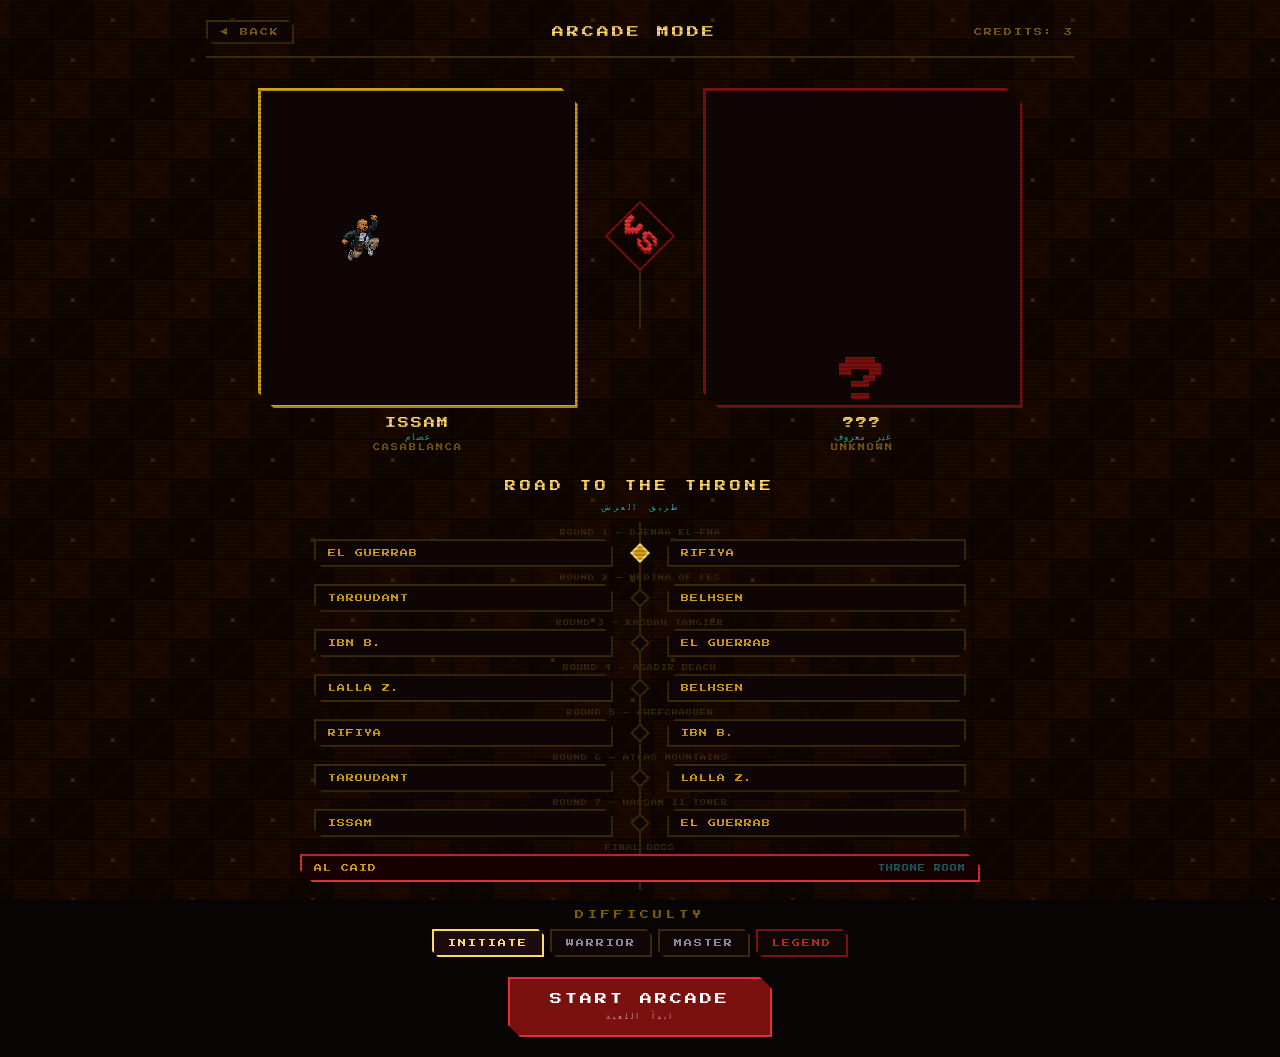
==== arcade.html @ bbd26b1e "first comit as usual" ====
<!DOCTYPE html>
<html lang="en">
<head>
  <meta charset="UTF-8" />
  <meta name="viewport" content="width=device-width, initial-scale=1.0" />
  <title>SOUK BRAWL — Arcade Mode</title>
  <link rel="preconnect" href="https://fonts.googleapis.com" />
  <link href="https://fonts.googleapis.com/css2?family=Press+Start+2P&display=swap" rel="stylesheet" />
  <link rel="stylesheet" href="css/style.css" />
<base target="_blank">
</head>
<body>

  <canvas id="bg-canvas"></canvas>

  <div id="screen-arcade" class="screen active">
    <div class="sub-wrap">

      <div class="sub-header">
        <a href="index.html" class="back-btn">&#9664; BACK</a>
        <div class="sub-title">ARCADE MODE</div>
        <div class="sub-coins">CREDITS: <span id="credits">3</span></div>
      </div>

      <!-- Player Character Panel (1254x1254 ratio) -->
      <div class="arcade-hero-section">
        <div class="arcade-hero-card">
          <div class="arcade-hero-frame">
            <img id="arcade-hero-img" src="assets/characters/issam/idle.png" alt="ISSAM" />
          </div>
          <div class="arcade-hero-info">
            <div class="ah-name">ISSAM</div>
            <div class="ah-name-ar">عصام</div>
            <div class="ah-origin">CASABLANCA</div>
          </div>
        </div>

        <div class="arcade-vs-divider">
          <div class="vs-diamond">VS</div>
          <div class="vs-line"></div>
        </div>

        <div class="arcade-opponent-card" id="arcade-opponent">
          <div class="arcade-opponent-frame">
            <div class="opponent-silhouette">?</div>
          </div>
          <div class="arcade-opponent-info">
            <div class="ah-name">???</div>
            <div class="ah-name-ar">غير معروف</div>
            <div class="ah-origin">UNKNOWN</div>
          </div>
        </div>
      </div>

      <div class="arcade-ladder">
        <div class="ladder-title">ROAD TO THE THRONE</div>
        <div class="ladder-subtitle">طريق العرش</div>

        <div class="ladder-track">
          <div class="ladder-spine"></div>
          <div class="rounds-list" id="rounds-list"></div>
        </div>
      </div>

      <div class="diff-row">
        <div class="diff-label">DIFFICULTY</div>
        <div class="diff-options">
          <button class="diff-btn active" data-diff="easy">INITIATE</button>
          <button class="diff-btn" data-diff="normal">WARRIOR</button>
          <button class="diff-btn" data-diff="hard">MASTER</button>
          <button class="diff-btn" data-diff="legend">LEGEND</button>
        </div>
      </div>

      <button class="start-btn" id="start-arcade">
        START ARCADE
        <span class="start-sub">ابدأ اللعبة</span>
      </button>

    </div>
  </div>

  <script src="js/main.js"></script>
</body>
</html>
---- css/style.css ----
*, *::before, *::after { box-sizing: border-box; margin: 0; padding: 0; }

/* ── Root tokens ── */
:root {
  --gold:       #D4A017;
  --gold-l:     #FFD966;
  --gold-d:     #7A5C0E;
  --gold-dim:   #3A2A08;
  --crimson:    #7A1010;
  --crimson-l:  #B02828;
  --crimson-ll: #E03030;
  --teal:       #1A6060;
  --teal-l:     #2AAFAF;
  --deep:       #080404;
  --panel:      #100606;
  --panel-l:    #1C0C0C;
  --border:     #2E1A06;
  --silver:     #8888A0;
  --pixel:      4px;
  --font:       'Press Start 2P', monospace;
  --scanline:   rgba(0,0,0,0.18);
  --panel-ratio: 1;  /* 1254/1254 = 1:1 square */
}

/* ── Base ── */
html, body {
  width: 100%; min-height: 100vh;
  background: var(--deep);
  color: var(--gold);
  font-family: var(--font);
  font-size: 8px;
  image-rendering: pixelated;
  image-rendering: crisp-edges;
  overflow-x: hidden;
}

/* ── Scanline overlay (CRT feel) ── */
body::after {
  content: '';
  position: fixed; inset: 0; pointer-events: none; z-index: 9999;
  background: repeating-linear-gradient(
    to bottom,
    transparent 0px, transparent 2px,
    var(--scanline) 2px, var(--scanline) 4px
  );
}

/* ── Screen switching ── */
.screen { 
  display: none; 
  min-height: 100vh; 
  position: relative; 
  width: 100%; 
}
.screen.active { 
  display: flex; 
  flex-direction: column; 
  align-items: center; 
}

/* ════════════════════════════════════════════
   ANIMATED BACKGROUND CANVAS
   Scrolling zellige tile pattern
════════════════════════════════════════════ */
#bg-canvas {
  position: fixed; inset: 0;
  width: 100%; height: 100%;
  z-index: 0; pointer-events: none;
}

/* ════════════════════════════════════════════
   MAIN MENU SCREEN
════════════════════════════════════════════ */
.main-wrap {
  position: relative; z-index: 2;
  display: flex; flex-direction: column; align-items: center;
  width: 100%; max-width: 900px;
  padding: 24px 16px 16px;
  gap: 0;
}

/* ── Title ── */
.title-block { 
  text-align: center; 
  margin-bottom: 20px; 
}

.title-eyebrow {
  font-size: 7px;
  color: var(--gold-d);
  letter-spacing: 3px;
  margin-bottom: 10px;
}

.title-logo {
  display: flex; align-items: baseline; justify-content: center;
  gap: 12px; line-height: 1;
}

.logo-souk {
  font-size: 42px;
  color: var(--gold-l);
  text-shadow:
    4px 4px 0 var(--gold-d),
    8px 8px 0 #1A0800;
  letter-spacing: 4px;
}

.logo-brawl {
  font-size: 42px;
  color: var(--crimson-ll);
  text-shadow:
    4px 4px 0 var(--crimson),
    8px 8px 0 #1A0000;
  letter-spacing: 4px;
}

.title-sub {
  font-size: 10px;
  color: var(--teal-l);
  letter-spacing: 6px;
  margin-top: 8px;
}

/* ── Hero Showcase (Single Character, 1254×1254 ratio) ── */
.hero-showcase {
  position: relative;
  width: 100%;
  max-width: 380px;
  aspect-ratio: 1 / 1;
  margin-bottom: 24px;
}

@media (min-width: 768px) {
  .hero-showcase {
    max-width: 420px;
  }
}

.hero-stage {
  position: relative;
  width: 100%; height: 100%;
  background: var(--panel);
  border: 3px solid var(--gold-dim);
  display: flex;
  flex-direction: column;
  align-items: center;
  justify-content: flex-end;
  overflow: hidden;
  clip-path: polygon(
    0 0, calc(100% - 20px) 0, 100% 20px,
    100% 100%, 20px 100%, 0 calc(100% - 20px)
  );
}

.hero-shadow {
  position: absolute;
  bottom: 60px; left: 50%;
  transform: translateX(-50%);
  width: 120px; height: 20px;
  background: rgba(0,0,0,0.5);
  border-radius: 50%;
  filter: blur(4px);
}

.hero-sprite-wrap {
  position: relative;
  width: 90%; height: 80%;
  display: flex;
  align-items: flex-end;
  justify-content: center;
  z-index: 2;
}

.hero-sprite-wrap img {
  width: 100%; height: 100%;
  object-fit: contain;
  object-position: bottom center;
  image-rendering: pixelated;
  image-rendering: crisp-edges;
}

.hero-name-plate {
  position: absolute;
  bottom: 0; left: 0; right: 0;
  background: rgba(8, 4, 4, 0.85);
  border-top: 2px solid var(--gold-dim);
  padding: 12px 8px;
  text-align: center;
  z-index: 3;
}

.hero-name {
  font-size: 14px;
  color: var(--gold-l);
  letter-spacing: 3px;
  margin-bottom: 4px;
}

.hero-name-ar {
  font-size: 10px;
  color: var(--teal-l);
  letter-spacing: 2px;
  margin-bottom: 4px;
}

.hero-origin {
  font-size: 7px;
  color: var(--gold-d);
  letter-spacing: 2px;
}

/* Stage decorative corners */
.stage-corner {
  position: absolute;
  width: 24px; height: 24px;
  border: 2px solid var(--gold-dim);
  z-index: 4;
  pointer-events: none;
}
.stage-corner.tl { top: 8px; left: 8px; border-right: 0; border-bottom: 0; }
.stage-corner.tr { top: 8px; right: 8px; border-left: 0; border-bottom: 0; }
.stage-corner.bl { bottom: 8px; left: 8px; border-right: 0; border-top: 0; }
.stage-corner.br { bottom: 8px; right: 8px; border-left: 0; border-top: 0; }

/* ── Nav ── */
.menu-nav {
  display: flex; flex-direction: column; gap: 2px;
  width: 100%; max-width: 380px;
  margin-bottom: 24px;
}

.menu-item {
  background: var(--panel);
  border: 2px solid transparent;
  border-left: 2px solid var(--gold-dim);
  cursor: pointer;
  display: flex; align-items: center; gap: 10px;
  padding: 10px 16px;
  font-family: var(--font);
  font-size: 10px;
  color: var(--silver);
  text-align: left;
  text-decoration: none;
  transition: background 0.05s, border-color 0.05s, color 0.05s;
  position: relative;
}

.menu-item .item-cursor { color: transparent; font-size: 8px; transition: color 0.05s; }
.menu-item .item-text { flex: 1; }

.menu-item .item-tag {
  font-size: 7px; color: var(--teal); letter-spacing: 1px;
}

.menu-item.active, .menu-item:hover {
  background: var(--panel-l);
  border-left-color: var(--gold-l);
  color: var(--gold-l);
}

.menu-item.active .item-cursor,
.menu-item:hover .item-cursor {
  color: var(--gold-l);
}

/* ── Bottom bar ── */
.bottom-bar {
  display: flex; align-items: center; justify-content: space-between;
  width: 100%; max-width: 500px;
  padding: 10px 0;
  border-top: 1px solid var(--gold-dim);
}

.key-hint { 
  font-size: 7px; 
  color: var(--gold-d); 
  letter-spacing: 2px; 
  display: flex; 
  align-items: center; 
  gap: 6px; 
}

.key {
  display: inline-flex; align-items: center; justify-content: center;
  width: 20px; height: 20px;
  border: 2px solid var(--gold-d);
  font-size: 8px; color: var(--gold);
}

.insert-coin {
  font-size: 8px; color: var(--crimson-ll); letter-spacing: 3px;
  animation: blink 1s step-start infinite;
}

@keyframes blink { 50% { opacity: 0; } }


/* ════════════════════════════════════════════
   SUB-SCREENS SHARED COMPONENTS
════════════════════════════════════════════ */
.sub-wrap {
  display: flex; flex-direction: column; align-items: center;
  width: 100%; max-width: 900px;
  padding: 20px 16px;
  gap: 20px; position: relative; z-index: 2;
}

.sub-header {
  display: flex; align-items: center; justify-content: space-between;
  width: 100%;
  padding-bottom: 12px;
  border-bottom: 2px solid var(--gold-dim);
}

.sub-title {
  font-size: 12px; color: var(--gold-l); letter-spacing: 3px;
}

.sub-title-ar {
  font-size: 8px; color: var(--teal-l); letter-spacing: 2px;
}

.sub-coins { font-size: 8px; color: var(--gold-d); letter-spacing: 2px; }

.back-btn {
  background: var(--panel);
  border: 2px solid var(--gold-dim);
  color: var(--gold-d);
  font-family: var(--font); font-size: 8px; letter-spacing: 2px;
  cursor: pointer; padding: 6px 12px;
  text-decoration: none;
  transition: border-color 0.1s, color 0.1s;
  clip-path: polygon(0 0, calc(100% - 6px) 0, 100% 6px, 100% 100%, 6px 100%, 0 calc(100% - 6px));
}

.back-btn:hover { border-color: var(--gold-l); color: var(--gold-l); }

.start-btn {
  background: var(--crimson);
  border: 2px solid var(--crimson-ll);
  color: #fff;
  font-family: var(--font); font-size: 12px; letter-spacing: 3px;
  cursor: pointer; padding: 14px 40px;
  clip-path: polygon(0 0, calc(100% - 12px) 0, 100% 12px, 100% 100%, 12px 100%, 0 calc(100% - 12px));
  display: flex; flex-direction: column; align-items: center; gap: 6px;
  transition: background 0.1s, border-color 0.1s;
  text-transform: uppercase;
}

.start-btn:hover { background: var(--crimson-l); border-color: #FF5050; }

.start-sub { font-size: 8px; color: rgba(255,255,255,0.5); letter-spacing: 3px; }


/* ════════════════════════════════════════════
   ARCADE MODE SCREEN
════════════════════════════════════════════ */

/* Hero vs Opponent layout */
.arcade-hero-section {
  display: flex;
  align-items: center;
  justify-content: center;
  gap: 20px;
  width: 100%;
  max-width: 800px;
  padding: 10px 0;
}

.arcade-hero-card, .arcade-opponent-card {
  display: flex;
  flex-direction: column;
  align-items: center;
  gap: 10px;
  flex: 1;
}

.arcade-hero-frame, .arcade-opponent-frame {
  width: 100%;
  max-width: 320px;
  aspect-ratio: 1 / 1;
  background: var(--panel);
  border: 3px solid var(--gold);
  display: flex;
  align-items: flex-end;
  justify-content: center;
  overflow: hidden;
  clip-path: polygon(
    0 0, calc(100% - 16px) 0, 100% 16px,
    100% 100%, 16px 100%, 0 calc(100% - 16px)
  );
}

.arcade-hero-frame img, .arcade-opponent-frame img {
  width: 95%; height: 95%;
  object-fit: contain;
  object-position: bottom center;
  image-rendering: pixelated;
}

.arcade-opponent-frame {
  border-color: var(--crimson);
}

.arcade-hero-frame img, .arcade-opponent-frame img {
  width: 90%; height: 90%;
  object-fit: contain;
  object-position: bottom center;
  image-rendering: pixelated;
}

.opponent-silhouette {
  font-size: 48px;
  color: var(--crimson);
  text-shadow: 2px 2px 0 #1A0000;
}

.arcade-hero-info, .arcade-opponent-info {
  text-align: center;
}

.ah-name {
  font-size: 11px;
  color: var(--gold-l);
  letter-spacing: 2px;
}

.ah-name-ar {
  font-size: 9px;
  color: var(--teal-l);
  letter-spacing: 1px;
  margin: 2px 0;
}

.ah-origin {
  font-size: 7px;
  color: var(--gold-d);
  letter-spacing: 2px;
}

/* VS Divider */
.arcade-vs-divider {
  display: flex;
  flex-direction: column;
  align-items: center;
  gap: 8px;
}

.vs-diamond {
  font-size: 20px;
  color: var(--crimson-ll);
  text-shadow: 2px 2px 0 var(--crimson);
  letter-spacing: 2px;
  padding: 8px;
  border: 2px solid var(--crimson);
  transform: rotate(45deg);
  width: 50px; height: 50px;
  display: flex;
  align-items: center;
  justify-content: center;
}

.vs-line {
  width: 2px;
  height: 60px;
  background: var(--gold-dim);
}

/* Arcade Ladder */
.arcade-ladder { 
  width: 100%; 
  display: flex; 
  flex-direction: column; 
  align-items: center; 
  gap: 10px; 
}

.ladder-title { font-size: 11px; color: var(--gold-l); letter-spacing: 4px; }
.ladder-subtitle { font-size: 8px; color: var(--teal-l); letter-spacing: 3px; }

.ladder-track {
  width: 100%; max-width: 680px;
  position: relative; padding: 8px 0;
}

.ladder-spine {
  position: absolute;
  left: 50%; top: 0; bottom: 0;
  width: 2px; background: var(--gold-dim);
  transform: translateX(-50%);
}

.rounds-list {
  display: flex; flex-direction: column; gap: 8px;
  position: relative; z-index: 2;
}

.round-row {
  display: flex; align-items: center; justify-content: center;
  gap: 0; width: 100%;
}

.round-fighter {
  width: 44%; background: var(--panel);
  border: 2px solid var(--gold-dim);
  padding: 8px 12px;
  display: flex; align-items: center; gap: 8px;
  clip-path: polygon(0 0, calc(100% - 8px) 0, 100% 8px, 100% 100%, 8px 100%, 0 calc(100% - 8px));
  transition: border-color 0.1s;
}

.round-fighter.right {
  justify-content: flex-end;
  clip-path: polygon(8px 0, 100% 0, 100% calc(100% - 8px), calc(100% - 8px) 100%, 0 100%, 0 8px);
}

.round-fighter.won { border-color: var(--gold); background: #1A1000; }
.round-fighter.boss { border-color: var(--crimson-ll); }
.round-fighter.locked { opacity: 0.35; }

.rf-num { font-size: 7px; color: var(--gold-d); min-width: 14px; }
.rf-name { font-size: 8px; color: var(--gold); letter-spacing: 1px; flex: 1; }
.rf-loc { font-size: 7px; color: var(--teal); letter-spacing: 1px; }

.rf-sprite {
  width: 32px; height: 32px;
  image-rendering: pixelated;
  background: var(--panel-l);
  border: 1px solid var(--gold-dim);
  display: flex; align-items: center; justify-content: center;
  font-size: 6px; color: var(--gold-dim);
  flex-shrink: 0;
}

.round-node {
  width: 8%; display: flex; justify-content: center; align-items: center;
  z-index: 3;
}

.node-pip {
  width: 14px; height: 14px;
  border: 2px solid var(--gold-dim);
  background: var(--panel);
  transform: rotate(45deg);
  transition: border-color 0.1s, background 0.1s;
}

.round-row.active .node-pip {
  border-color: var(--gold-l);
  background: var(--gold);
  animation: pulse-pip 0.8s ease-in-out infinite alternate;
}

@keyframes pulse-pip {
  from { transform: rotate(45deg) scale(1); }
  to   { transform: rotate(45deg) scale(1.3); }
}

.round-row.won .node-pip { border-color: var(--gold); background: var(--gold); }

.round-row-wrap {
  display: flex; flex-direction: column; align-items: center; gap: 3px;
}

.round-label {
  font-size: 6px; color: var(--gold-dim); letter-spacing: 1px;
  text-align: center;
}

.round-row.final .round-fighter {
  width: 100%; justify-content: center;
  border-color: var(--crimson-ll);
  background: #1A0000;
  clip-path: polygon(0 0, calc(100% - 12px) 0, 100% 12px, 100% 100%, 12px 100%, 0 calc(100% - 12px));
}

/* Difficulty */
.diff-row {
  display: flex; flex-direction: column; align-items: center; gap: 10px;
  width: 100%;
}

.diff-label { font-size: 9px; color: var(--gold-d); letter-spacing: 4px; }

.diff-options { display: flex; gap: 6px; flex-wrap: wrap; justify-content: center; }

.diff-btn {
  background: var(--panel);
  border: 2px solid var(--gold-dim);
  color: var(--silver);
  font-family: var(--font); font-size: 8px; letter-spacing: 2px;
  cursor: pointer; padding: 8px 14px;
  clip-path: polygon(0 0, calc(100% - 6px) 0, 100% 6px, 100% 100%, 6px 100%, 0 calc(100% - 6px));
  transition: all 0.1s;
}

.diff-btn:hover { border-color: var(--gold); color: var(--gold); }
.diff-btn.active { border-color: var(--gold-l); background: var(--panel-l); color: var(--gold-l); }

.diff-btn[data-diff="legend"] { border-color: var(--crimson); color: var(--crimson-l); }
.diff-btn[data-diff="legend"].active { border-color: var(--crimson-ll); color: var(--crimson-ll); background: #1A0000; }


/* ════════════════════════════════════════════
   VERSUS MODE SCREEN
════════════════════════════════════════════ */
.versus-stage {
  display: flex;
  align-items: center;
  justify-content: center;
  gap: 24px;
  width: 100%;
  max-width: 900px;
  padding: 10px 0;
}

.vs-panel {
  display: flex;
  flex-direction: column;
  align-items: center;
  gap: 12px;
  flex: 1;
}

.vs-panel-frame {
  position: relative;
  width: 100%;
  max-width: 320px;
  aspect-ratio: 1 / 1;
  background: var(--panel);
  border: 3px solid var(--gold);
  overflow: hidden;
  clip-path: polygon(
    0 0, calc(100% - 20px) 0, 100% 20px,
    100% 100%, 20px 100%, 0 calc(100% - 20px)
  );
}

.p2-panel .vs-panel-frame {
  border-color: var(--teal-l);
}

.vs-panel-inner {
  width: 100%; height: 100%;
  display: flex;
  align-items: flex-end;
  justify-content: center;
  padding: 10px;
}

.vs-panel-inner img {
  width: 90%; height: 90%;
  object-fit: contain;
  object-position: bottom center;
  image-rendering: pixelated;
}

.panel-overlay {
  position: absolute;
  inset: 0;
  display: flex;
  flex-direction: column;
  align-items: center;
  justify-content: center;
  background: rgba(8, 4, 4, 0.7);
  gap: 8px;
}

.panel-overlay.hidden { display: none; }

.panel-label {
  font-size: 12px;
  color: var(--gold-l);
  letter-spacing: 3px;
}

.p2-panel .panel-label {
  color: var(--teal-l);
}

.panel-controls-hint {
  font-size: 8px;
  color: var(--gold-d);
  letter-spacing: 2px;
  animation: blink 1.5s step-start infinite;
}

.vs-panel-info {
  text-align: center;
}

.vp-name {
  font-size: 12px;
  color: var(--gold-l);
  letter-spacing: 2px;
}

.vp-name-ar {
  font-size: 9px;
  color: var(--teal-l);
  margin: 2px 0;
}

.vp-origin {
  font-size: 7px;
  color: var(--gold-d);
  letter-spacing: 2px;
}

.vp-wins {
  font-size: 8px;
  color: var(--silver);
  margin-top: 4px;
}

/* VS Center */
.vs-center {
  display: flex;
  flex-direction: column;
  align-items: center;
  gap: 12px;
  padding: 0 10px;
}

.vs-big-text {
  font-size: 36px;
  color: var(--crimson-ll);
  text-shadow: 3px 3px 0 var(--crimson), 6px 6px 0 #1A0000;
  letter-spacing: 4px;
}

.vs-decor {
  display: flex;
  flex-direction: column;
  gap: 4px;
  align-items: center;
}

.vs-diamond-top, .vs-diamond-bottom {
  width: 8px; height: 8px;
  background: var(--gold-dim);
  transform: rotate(45deg);
}

.vs-stage-select {
  text-align: center;
  margin-top: 8px;
}

.stage-label {
  font-size: 7px;
  color: var(--gold-d);
  letter-spacing: 2px;
  margin-bottom: 4px;
}

.stage-name {
  font-size: 9px;
  color: var(--gold-l);
  letter-spacing: 1px;
}

.stage-ar {
  font-size: 7px;
  color: var(--teal-l);
  letter-spacing: 1px;
}

/* Stage Carousel */
.stage-carousel {
  display: flex;
  align-items: center;
  gap: 10px;
  width: 100%;
  max-width: 600px;
}

.stage-arrow {
  background: var(--panel);
  border: 2px solid var(--gold-dim);
  color: var(--gold);
  font-family: var(--font);
  font-size: 10px;
  cursor: pointer;
  padding: 8px 10px;
  transition: border-color 0.1s;
}

.stage-arrow:hover { border-color: var(--gold-l); }

.stage-thumbs {
  display: flex;
  gap: 6px;
  flex: 1;
  overflow-x: auto;
  padding: 4px 0;
}

.stage-thumb {
  flex-shrink: 0;
  background: var(--panel);
  border: 2px solid var(--gold-dim);
  padding: 8px 12px;
  cursor: pointer;
  transition: border-color 0.1s;
  text-align: center;
}

.stage-thumb:hover, .stage-thumb.active {
  border-color: var(--gold-l);
  background: var(--panel-l);
}

.thumb-frame {
  font-size: 7px;
  color: var(--gold);
  letter-spacing: 1px;
}


/* ════════════════════════════════════════════
   STORY MODE SCREEN
════════════════════════════════════════════ */
.story-hero-banner {
  display: flex;
  align-items: center;
  gap: 20px;
  width: 100%;
  max-width: 800px;
  background: var(--panel);
  border: 2px solid var(--gold-dim);
  padding: 16px;
  clip-path: polygon(
    0 0, calc(100% - 16px) 0, 100% 16px,
    100% 100%, 16px 100%, 0 calc(100% - 16px)
  );
}

.story-hero-frame {
  position: relative;
  width: 160px;
  height: 160px;
  flex-shrink: 0;
  background: var(--panel-l);
  border: 2px solid var(--gold-dim);
  overflow: hidden;
  display: flex;
  align-items: flex-end;
  justify-content: center;
}

.story-hero-frame img {
  width: 90%; height: 90%;
  object-fit: contain;
  object-position: bottom center;
  image-rendering: pixelated;
}

.story-hero-vignette {
  position: absolute;
  inset: 0;
  background: radial-gradient(circle at center, transparent 40%, rgba(8,4,4,0.6) 100%);
  pointer-events: none;
}

.story-hero-text {
  flex: 1;
  display: flex;
  flex-direction: column;
  gap: 6px;
}

.sh-chapter {
  font-size: 8px;
  color: var(--gold-d);
  letter-spacing: 2px;
}

.sh-title {
  font-size: 14px;
  color: var(--gold-l);
  letter-spacing: 2px;
}

.sh-title-ar {
  font-size: 10px;
  color: var(--teal-l);
  letter-spacing: 1px;
}

.sh-desc {
  font-size: 8px;
  color: var(--silver);
  line-height: 1.6;
  margin-top: 4px;
}

/* Chapter Grid */
.chapter-grid {
  display: grid;
  grid-template-columns: repeat(3, 1fr);
  gap: 10px;
  width: 100%;
  max-width: 800px;
}

.chapter-card {
  background: var(--panel);
  border: 2px solid var(--gold-dim);
  padding: 14px 10px;
  display: flex;
  flex-direction: column;
  align-items: center;
  gap: 6px;
  cursor: pointer;
  transition: border-color 0.1s, background 0.1s;
  clip-path: polygon(0 0, calc(100% - 8px) 0, 100% 8px, 100% 100%, 8px 100%, 0 calc(100% - 8px));
}

.chapter-card:hover:not(.locked) {
  border-color: var(--gold);
  background: var(--panel-l);
}

.chapter-card.active {
  border-color: var(--gold-l);
  background: #1A1000;
}

.chapter-card.locked {
  opacity: 0.4;
  cursor: not-allowed;
}

.ch-num {
  font-size: 16px;
  color: var(--gold-d);
  letter-spacing: 2px;
}

.chapter-card.active .ch-num {
  color: var(--gold-l);
}

.ch-title {
  font-size: 9px;
  color: var(--gold);
  letter-spacing: 1px;
  text-align: center;
}

.ch-ar {
  font-size: 8px;
  color: var(--teal);
  letter-spacing: 1px;
}

.ch-loc {
  font-size: 7px;
  color: var(--gold-d);
  letter-spacing: 2px;
}

.ch-status {
  font-size: 7px;
  color: var(--teal-l);
  letter-spacing: 1px;
  margin-top: 4px;
}

.chapter-card.locked .ch-status {
  color: var(--crimson-l);
}


/* ════════════════════════════════════════════
   SURVIVAL MODE SCREEN
════════════════════════════════════════════ */
.survival-layout {
  display: flex;
  align-items: center;
  gap: 24px;
  width: 100%;
  max-width: 700px;
}

.survival-stats {
  display: flex;
  flex-direction: column;
  gap: 16px;
  flex: 1;
}

.stat-block {
  background: var(--panel);
  border: 2px solid var(--gold-dim);
  padding: 14px;
  text-align: center;
  clip-path: polygon(0 0, calc(100% - 8px) 0, 100% 8px, 100% 100%, 8px 100%, 0 calc(100% - 8px));
}

.stat-label {
  font-size: 7px;
  color: var(--gold-d);
  letter-spacing: 2px;
  margin-bottom: 8px;
}

.stat-value {
  font-size: 18px;
  color: var(--gold-l);
  letter-spacing: 3px;
}

.survival-hero {
  display: flex;
  flex-direction: column;
  align-items: center;
  gap: 10px;
  flex-shrink: 0;
}

.sv-hero-frame {
  width: 200px;
  height: 200px;
  background: var(--panel);
  border: 3px solid var(--crimson);
  display: flex;
  align-items: flex-end;
  justify-content: center;
  overflow: hidden;
  clip-path: polygon(
    0 0, calc(100% - 16px) 0, 100% 16px,
    100% 100%, 16px 100%, 0 calc(100% - 16px)
  );
}

.sv-hero-frame img {
  width: 90%; height: 90%;
  object-fit: contain;
  object-position: bottom center;
  image-rendering: pixelated;
}

.sv-name {
  font-size: 12px;
  color: var(--gold-l);
  letter-spacing: 2px;
}

.sv-name-ar {
  font-size: 9px;
  color: var(--teal-l);
}

/* Survival Rules */
.survival-rules {
  width: 100%;
  max-width: 600px;
  background: var(--panel);
  border: 2px solid var(--gold-dim);
  padding: 16px;
  clip-path: polygon(0 0, calc(100% - 12px) 0, 100% 12px, 100% 100%, 12px 100%, 0 calc(100% - 12px));
}

.rule-title {
  font-size: 10px;
  color: var(--gold-l);
  letter-spacing: 3px;
  margin-bottom: 12px;
  text-align: center;
}

.rule-list {
  display: flex;
  flex-direction: column;
  gap: 8px;
}

.rule-item {
  display: flex;
  align-items: center;
  gap: 10px;
  font-size: 8px;
  color: var(--silver);
}

.rule-bullet {
  color: var(--crimson-ll);
  font-size: 10px;
}


/* ════════════════════════════════════════════
   TRAINING MODE SCREEN
════════════════════════════════════════════ */
.training-layout {
  display: flex;
  align-items: flex-start;
  gap: 24px;
  width: 100%;
  max-width: 800px;
}

.training-hero {
  display: flex;
  flex-direction: column;
  align-items: center;
  gap: 10px;
  flex-shrink: 0;
}

.tr-hero-frame {
  width: 240px;
  height: 240px;
  background: var(--panel);
  border: 3px solid var(--teal);
  display: flex;
  align-items: flex-end;
  justify-content: center;
  overflow: hidden;
  clip-path: polygon(
    0 0, calc(100% - 16px) 0, 100% 16px,
    100% 100%, 16px 100%, 0 calc(100% - 16px)
  );
}

.tr-hero-frame img {
  width: 90%; height: 90%;
  object-fit: contain;
  object-position: bottom center;
  image-rendering: pixelated;
}

.tr-name {
  font-size: 12px;
  color: var(--gold-l);
  letter-spacing: 2px;
}

.tr-name-ar {
  font-size: 9px;
  color: var(--teal-l);
}

.tr-move-display {
  font-size: 10px;
  color: var(--crimson-ll);
  letter-spacing: 2px;
  margin-top: 4px;
  padding: 4px 12px;
  border: 1px solid var(--crimson);
  background: #1A0000;
}

/* Training Settings */
.training-settings {
  flex: 1;
  display: flex;
  flex-direction: column;
  gap: 16px;
}

.settings-group {
  background: var(--panel);
  border: 2px solid var(--gold-dim);
  padding: 12px;
  clip-path: polygon(0 0, calc(100% - 8px) 0, 100% 8px, 100% 100%, 8px 100%, 0 calc(100% - 8px));
}

.settings-label {
  font-size: 8px;
  color: var(--gold-l);
  letter-spacing: 3px;
  margin-bottom: 10px;
  padding-bottom: 6px;
  border-bottom: 1px solid var(--gold-dim);
}

.setting-row {
  display: flex;
  align-items: center;
  justify-content: space-between;
  padding: 6px 0;
  border-bottom: 1px solid rgba(46, 26, 6, 0.5);
}

.setting-row:last-child { border-bottom: none; }

.setting-name {
  font-size: 8px;
  color: var(--silver);
  letter-spacing: 1px;
}

.setting-options {
  display: flex;
  gap: 4px;
}

.set-btn {
  background: var(--panel-l);
  border: 1px solid var(--gold-dim);
  color: var(--silver);
  font-family: var(--font);
  font-size: 7px;
  cursor: pointer;
  padding: 4px 8px;
  transition: all 0.1s;
}

.set-btn:hover { border-color: var(--gold); color: var(--gold); }
.set-btn.active { 
  border-color: var(--gold-l); 
  background: #1A1000; 
  color: var(--gold-l); 
}

/* Command List */
.command-list {
  width: 100%;
  max-width: 600px;
  background: var(--panel);
  border: 2px solid var(--gold-dim);
  padding: 14px;
  clip-path: polygon(0 0, calc(100% - 12px) 0, 100% 12px, 100% 100%, 12px 100%, 0 calc(100% - 12px));
}

.cmd-title {
  font-size: 10px;
  color: var(--gold-l);
  letter-spacing: 3px;
  margin-bottom: 12px;
  text-align: center;
}

.cmd-grid {
  display: grid;
  grid-template-columns: repeat(2, 1fr);
  gap: 8px;
}

.cmd-item {
  display: flex;
  align-items: center;
  gap: 12px;
  background: var(--panel-l);
  border: 1px solid var(--gold-dim);
  padding: 8px 10px;
}

.cmd-input {
  font-size: 10px;
  color: var(--teal-l);
  letter-spacing: 1px;
  min-width: 70px;
}

.cmd-name {
  font-size: 8px;
  color: var(--gold);
  letter-spacing: 1px;
}


/* ════════════════════════════════════════════
   OPTIONS SCREEN
════════════════════════════════════════════ */
.options-grid {
  display: grid;
  grid-template-columns: repeat(2, 1fr);
  gap: 16px;
  width: 100%;
  max-width: 800px;
}

.opt-group {
  background: var(--panel);
  border: 2px solid var(--gold-dim);
  padding: 14px;
  clip-path: polygon(0 0, calc(100% - 10px) 0, 100% 10px, 100% 100%, 10px 100%, 0 calc(100% - 10px));
}

.opt-group-title {
  font-size: 9px;
  color: var(--gold-l);
  letter-spacing: 3px;
  margin-bottom: 12px;
  padding-bottom: 8px;
  border-bottom: 1px solid var(--gold-dim);
}

.opt-row {
  display: flex;
  align-items: center;
  justify-content: space-between;
  padding: 8px 0;
  border-bottom: 1px solid rgba(46, 26, 6, 0.4);
  gap: 12px;
}

.opt-row:last-child { border-bottom: none; }

.opt-label {
  font-size: 8px;
  color: var(--silver);
  letter-spacing: 1px;
  flex-shrink: 0;
}

.opt-value {
  display: flex;
  gap: 4px;
  flex-wrap: wrap;
  justify-content: flex-end;
}

.opt-btn {
  background: var(--panel-l);
  border: 1px solid var(--gold-dim);
  color: var(--silver);
  font-family: var(--font);
  font-size: 7px;
  cursor: pointer;
  padding: 4px 8px;
  transition: all 0.1s;
}

.opt-btn:hover { border-color: var(--gold); color: var(--gold); }
.opt-btn.active { 
  border-color: var(--gold-l); 
  background: #1A1000; 
  color: var(--gold-l); 
}

.opt-slider {
  display: flex;
  align-items: center;
  gap: 10px;
}

.opt-slider input[type="range"] {
  width: 80px;
  height: 4px;
  background: var(--gold-dim);
  outline: none;
  -webkit-appearance: none;
}

.opt-slider input[type="range"]::-webkit-slider-thumb {
  -webkit-appearance: none;
  width: 12px; height: 12px;
  background: var(--gold-l);
  cursor: pointer;
  border: 1px solid var(--gold-d);
}

.slider-val {
  font-size: 8px;
  color: var(--gold);
  min-width: 30px;
  text-align: right;
}

.options-footer {
  display: flex;
  gap: 16px;
  margin-top: 10px;
}

.opt-reset, .opt-save {
  background: var(--panel);
  border: 2px solid var(--gold-dim);
  color: var(--silver);
  font-family: var(--font);
  font-size: 8px;
  cursor: pointer;
  padding: 10px 24px;
  transition: all 0.1s;
  clip-path: polygon(0 0, calc(100% - 8px) 0, 100% 8px, 100% 100%, 8px 100%, 0 calc(100% - 8px));
}

.opt-reset:hover { border-color: var(--crimson); color: var(--crimson-l); }
.opt-save { 
  background: var(--crimson); 
  border-color: var(--crimson-ll); 
  color: #fff; 
}
.opt-save:hover { background: var(--crimson-l); border-color: #FF5050; }


/* ════════════════════════════════════════════
   UTILITY
════════════════════════════════════════════ */
.hidden { display: none !important; }

/* Pixel border corners (decorative) */
.corner-tl { 
  position: absolute; top: 4px; left: 4px; 
  width: 12px; height: 12px;
  border-top: 2px solid var(--gold-dim); 
  border-left: 2px solid var(--gold-dim); 
}
.corner-br { 
  position: absolute; bottom: 4px; right: 4px; 
  width: 12px; height: 12px;
  border-bottom: 2px solid var(--gold-dim); 
  border-right: 2px solid var(--gold-dim); 
}


/* ════════════════════════════════════════════
   RESPONSIVE
════════════════════════════════════════════ */
@media (max-width: 768px) {
  .logo-souk, .logo-brawl { font-size: 28px; }

  .versus-stage {
    flex-direction: column;
    gap: 16px;
  }

  .vs-panel-frame {
    max-width: 240px;
  }

  .arcade-hero-section {
    flex-direction: column;
    gap: 16px;
  }

  .story-hero-banner {
    flex-direction: column;
    align-items: center;
    text-align: center;
  }

  .chapter-grid {
    grid-template-columns: repeat(2, 1fr);
  }

  .survival-layout {
    flex-direction: column;
  }

  .training-layout {
    flex-direction: column;
    align-items: center;
  }

  .options-grid {
    grid-template-columns: 1fr;
  }

  .cmd-grid {
    grid-template-columns: 1fr;
  }
}

@media (max-width: 520px) {
  .logo-souk, .logo-brawl { font-size: 22px; }
  .hero-showcase { max-width: 280px; }
  .menu-item { font-size: 9px; }
  .chapter-grid { grid-template-columns: 1fr; }
  .stage-carousel { flex-direction: column; }
}
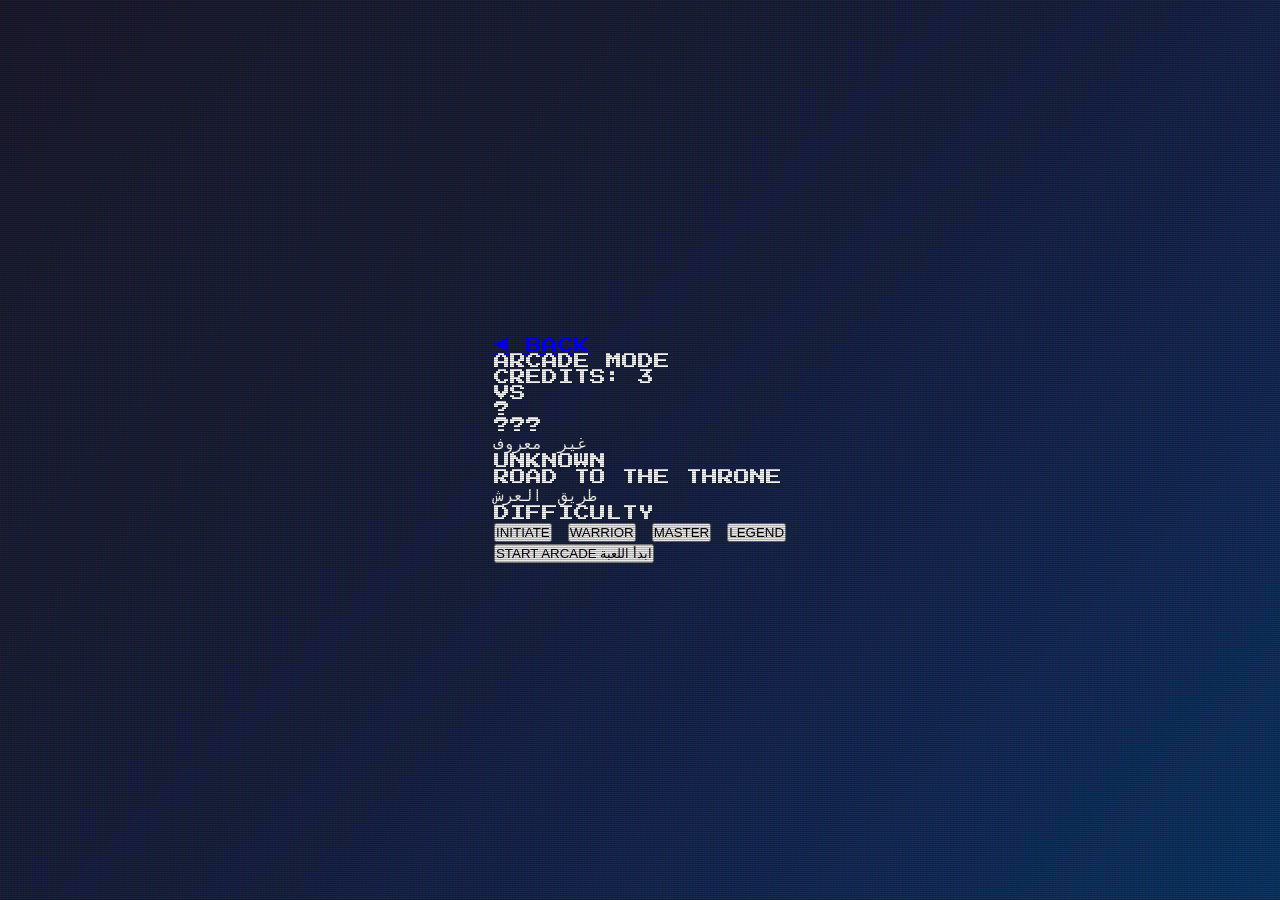
==== commit 19ea2d76: "...more debugging, aka fuck thrm ai's" ====
--- a/arcade.html
+++ b/arcade.html
@@ -24,17 +24,6 @@
 
       <!-- Player Character Panel (1254x1254 ratio) -->
       <div class="arcade-hero-section">
-        <div class="arcade-hero-card">
-          <div class="arcade-hero-frame">
-            <img id="arcade-hero-img" src="assets/characters/issam/idle.png" alt="ISSAM" />
-          </div>
-          <div class="arcade-hero-info">
-            <div class="ah-name">ISSAM</div>
-            <div class="ah-name-ar">عصام</div>
-            <div class="ah-origin">CASABLANCA</div>
-          </div>
-        </div>
-
         <div class="arcade-vs-divider">
           <div class="vs-diamond">VS</div>
           <div class="vs-line"></div>
@@ -80,6 +69,21 @@
     </div>
   </div>
 
-  <script src="js/main.js"></script>
+  <scrip src="js/main.js">
+      <script>
+    // Wait for the DOM to load
+    document.addEventListener('DOMContentLoaded', () => {
+      const startBtn = document.querySelector('.start-btn');
+      
+      if (startBtn) {
+        startBtn.addEventListener('click', () => {
+          // Here we could save the selected character/stage to localStorage first
+          // But for now, let's just get the damn game running!
+          window.location.href = 'fight.html';
+        });
+      }
+    });
+    
+  </script>
 </body>
 </html>
--- a/css/style.css
+++ b/css/style.css
@@ -1,1468 +1,137 @@
+/* ═══════════════════════════════════════════════════════════
+   SOUK BRAWL - Master Stylesheet
+═══════════════════════════════════════════════════════════ */
 
-*, *::before, *::after { box-sizing: border-box; margin: 0; padding: 0; }
-
-/* ── Root tokens ── */
-:root {
-  --gold:       #D4A017;
-  --gold-l:     #FFD966;
-  --gold-d:     #7A5C0E;
-  --gold-dim:   #3A2A08;
-  --crimson:    #7A1010;
-  --crimson-l:  #B02828;
-  --crimson-ll: #E03030;
-  --teal:       #1A6060;
-  --teal-l:     #2AAFAF;
-  --deep:       #080404;
-  --panel:      #100606;
-  --panel-l:    #1C0C0C;
-  --border:     #2E1A06;
-  --silver:     #8888A0;
-  --pixel:      4px;
-  --font:       'Press Start 2P', monospace;
-  --scanline:   rgba(0,0,0,0.18);
-  --panel-ratio: 1;  /* 1254/1254 = 1:1 square */
+* {
+  margin: 0;
+  padding: 0;
+  box-sizing: border-box;
 }
 
-/* ── Base ── */
-html, body {
-  width: 100%; min-height: 100vh;
-  background: var(--deep);
-  color: var(--gold);
-  font-family: var(--font);
-  font-size: 8px;
-  image-rendering: pixelated;
-  image-rendering: crisp-edges;
-  overflow-x: hidden;
+body {
+  font-family: 'Press Start 2P', monospace;
+  background: #0a0a0a;
+  color: #fff;
+  overflow: hidden;
+  height: 100vh;
+  width: 100vw;
+  position: fixed;
 }
 
-/* ── Scanline overlay (CRT feel) ── */
+/* ─── CRT OVERLAY ─── */
 body::after {
-  content: '';
-  position: fixed; inset: 0; pointer-events: none; z-index: 9999;
-  background: repeating-linear-gradient(
-    to bottom,
-    transparent 0px, transparent 2px,
-    var(--scanline) 2px, var(--scanline) 4px
-  );
+  content: " ";
+  display: block;
+  position: absolute;
+  top: 0; left: 0; bottom: 0; right: 0;
+  background: linear-gradient(rgba(18, 16, 16, 0) 50%, rgba(0, 0, 0, 0.25) 50%), 
+              linear-gradient(90deg, rgba(255, 0, 0, 0.06), rgba(0, 255, 0, 0.02), rgba(0, 0, 255, 0.06));
+  z-index: 999;
+  background-size: 100% 2px, 3px 100%;
+  pointer-events: none;
 }
 
-/* ── Screen switching ── */
-.screen { 
-  display: none; 
-  min-height: 100vh; 
-  position: relative; 
-  width: 100%; 
-}
-.screen.active { 
-  display: flex; 
-  flex-direction: column; 
-  align-items: center; 
+#bg-canvas {
+  position: fixed;
+  top: 0; left: 0;
+  width: 100%; height: 100%;
+  background: linear-gradient(135deg, #1a1a2e 0%, #16213e 50%, #0f3460 100%);
+  z-index: 1;
 }
 
-/* ════════════════════════════════════════════
-   ANIMATED BACKGROUND CANVAS
-   Scrolling zellige tile pattern
-════════════════════════════════════════════ */
-#bg-canvas {
-  position: fixed; inset: 0;
+/* ─── SCREEN LOGIC ─── */
+.screen {
+  position: fixed;
+  top: 0; left: 0;
   width: 100%; height: 100%;
-  z-index: 0; pointer-events: none;
+  display: flex;
+  align-items: center;
+  justify-content: center;
+  opacity: 0;
+  visibility: hidden;
+  transition: opacity 0.3s ease;
+  z-index: 10;
 }
 
-/* ════════════════════════════════════════════
-   MAIN MENU SCREEN
-════════════════════════════════════════════ */
-.main-wrap {
-  position: relative; z-index: 2;
-  display: flex; flex-direction: column; align-items: center;
-  width: 100%; max-width: 900px;
-  padding: 24px 16px 16px;
-  gap: 0;
+.screen.active {
+  opacity: 1;
+  visibility: visible;
 }
 
-/* ── Title ── */
-.title-block { 
-  text-align: center; 
-  margin-bottom: 20px; 
-}
-
-.title-eyebrow {
-  font-size: 7px;
-  color: var(--gold-d);
-  letter-spacing: 3px;
+/* ─── TYPOGRAPHY ─── */
+.game-title {
+  font-size: 4rem;
+  color: #ff6b35;
+  text-shadow: 4px 4px 0 #000, 0 0 20px rgba(255, 107, 53, 0.8);
   margin-bottom: 10px;
 }
 
-.title-logo {
-  display: flex; align-items: baseline; justify-content: center;
-  gap: 12px; line-height: 1;
+.menu-item {
+  display: inline-block;
+  color: #fff;
+  text-decoration: none;
+  font-size: 1.2rem;
+  margin: 15px 0;
+  transition: 0.2s;
 }
 
-.logo-souk {
-  font-size: 42px;
-  color: var(--gold-l);
-  text-shadow:
-    4px 4px 0 var(--gold-d),
-    8px 8px 0 #1A0800;
-  letter-spacing: 4px;
+.menu-item:hover {
+  color: #00d9ff;
+  text-shadow: 0 0 15px #00d9ff;
+  transform: scale(1.1);
 }
 
-.logo-brawl {
-  font-size: 42px;
-  color: var(--crimson-ll);
-  text-shadow:
-    4px 4px 0 var(--crimson),
-    8px 8px 0 #1A0000;
-  letter-spacing: 4px;
+/* ─── VERSUS MODE ─── */
+.versus-container {
+  display: flex;
+  align-items: center;
+  justify-content: center;
+  width: 95vw;
+  height: 60vh;
 }
 
-.title-sub {
-  font-size: 10px;
-  color: var(--teal-l);
-  letter-spacing: 6px;
-  margin-top: 8px;
+.vs-panel {
+  position: relative;
+  width: 42%;
+  height: 100%;
+  overflow: hidden;
+  border: 4px solid #fff;
+  background: rgba(0, 0, 0, 0.8);
+  transform: skewX(-5deg); /* Aggressive arcade tilt */
 }
 
-/* ── Hero Showcase (Single Character, 1254×1254 ratio) ── */
-.hero-showcase {
-  position: relative;
-  width: 100%;
-  max-width: 380px;
-  aspect-ratio: 1 / 1;
-  margin-bottom: 24px;
+.p1-panel { border-color: #ff6b35; box-shadow: -10px 0 30px rgba(255, 107, 53, 0.3); }
+.p2-panel { border-color: #00d9ff; box-shadow: 10px 0 30px rgba(0, 217, 255, 0.3); }
+
+.panel-frame {
+  width: 100%; height: 100%;
+  display: flex;
+  align-items: center;
+  justify-content: center;
+  transform: skewX(5deg); /* Un-skew the character */
 }
 
-@media (min-width: 768px) {
-  .hero-showcase {
-    max-width: 420px;
-  }
+.vs-portrait {
+  height: 110%;
+  object-fit: contain;
 }
 
-.hero-stage {
-  position: relative;
-  width: 100%; height: 100%;
-  background: var(--panel);
-  border: 3px solid var(--gold-dim);
-  display: flex;
-  flex-direction: column;
-  align-items: center;
-  justify-content: flex-end;
-  overflow: hidden;
-  clip-path: polygon(
-    0 0, calc(100% - 20px) 0, 100% 20px,
-    100% 100%, 20px 100%, 0 calc(100% - 20px)
-  );
+.vs-logo {
+  font-size: 6rem;
+  z-index: 20;
+  color: #fff;
+  text-shadow: 0 0 20px #ff6b35, 4px 4px 0 #000;
+  font-style: italic;
+  margin: 0 -50px;
 }
 
-.hero-shadow {
-  position: absolute;
-  bottom: 60px; left: 50%;
-  transform: translateX(-50%);
-  width: 120px; height: 20px;
-  background: rgba(0,0,0,0.5);
-  border-radius: 50%;
-  filter: blur(4px);
-}
-
-.hero-sprite-wrap {
-  position: relative;
-  width: 90%; height: 80%;
-  display: flex;
-  align-items: flex-end;
-  justify-content: center;
-  z-index: 2;
-}
-
-.hero-sprite-wrap img {
-  width: 100%; height: 100%;
-  object-fit: contain;
-  object-position: bottom center;
-  image-rendering: pixelated;
-  image-rendering: crisp-edges;
-}
-
-.hero-name-plate {
-  position: absolute;
-  bottom: 0; left: 0; right: 0;
-  background: rgba(8, 4, 4, 0.85);
-  border-top: 2px solid var(--gold-dim);
-  padding: 12px 8px;
-  text-align: center;
-  z-index: 3;
-}
-
-.hero-name {
-  font-size: 14px;
-  color: var(--gold-l);
-  letter-spacing: 3px;
-  margin-bottom: 4px;
-}
-
-.hero-name-ar {
-  font-size: 10px;
-  color: var(--teal-l);
-  letter-spacing: 2px;
-  margin-bottom: 4px;
-}
-
-.hero-origin {
-  font-size: 7px;
-  color: var(--gold-d);
-  letter-spacing: 2px;
-}
-
-/* Stage decorative corners */
-.stage-corner {
-  position: absolute;
-  width: 24px; height: 24px;
-  border: 2px solid var(--gold-dim);
-  z-index: 4;
-  pointer-events: none;
-}
-.stage-corner.tl { top: 8px; left: 8px; border-right: 0; border-bottom: 0; }
-.stage-corner.tr { top: 8px; right: 8px; border-left: 0; border-bottom: 0; }
-.stage-corner.bl { bottom: 8px; left: 8px; border-right: 0; border-top: 0; }
-.stage-corner.br { bottom: 8px; right: 8px; border-left: 0; border-top: 0; }
-
-/* ── Nav ── */
-.menu-nav {
-  display: flex; flex-direction: column; gap: 2px;
-  width: 100%; max-width: 380px;
-  margin-bottom: 24px;
-}
-
-.menu-item {
-  background: var(--panel);
-  border: 2px solid transparent;
-  border-left: 2px solid var(--gold-dim);
-  cursor: pointer;
-  display: flex; align-items: center; gap: 10px;
-  padding: 10px 16px;
-  font-family: var(--font);
-  font-size: 10px;
-  color: var(--silver);
-  text-align: left;
-  text-decoration: none;
-  transition: background 0.05s, border-color 0.05s, color 0.05s;
-  position: relative;
-}
-
-.menu-item .item-cursor { color: transparent; font-size: 8px; transition: color 0.05s; }
-.menu-item .item-text { flex: 1; }
-
-.menu-item .item-tag {
-  font-size: 7px; color: var(--teal); letter-spacing: 1px;
-}
-
-.menu-item.active, .menu-item:hover {
-  background: var(--panel-l);
-  border-left-color: var(--gold-l);
-  color: var(--gold-l);
-}
-
-.menu-item.active .item-cursor,
-.menu-item:hover .item-cursor {
-  color: var(--gold-l);
-}
-
-/* ── Bottom bar ── */
-.bottom-bar {
-  display: flex; align-items: center; justify-content: space-between;
-  width: 100%; max-width: 500px;
-  padding: 10px 0;
-  border-top: 1px solid var(--gold-dim);
-}
-
-.key-hint { 
-  font-size: 7px; 
-  color: var(--gold-d); 
-  letter-spacing: 2px; 
-  display: flex; 
-  align-items: center; 
-  gap: 6px; 
-}
-
-.key {
-  display: inline-flex; align-items: center; justify-content: center;
-  width: 20px; height: 20px;
-  border: 2px solid var(--gold-d);
-  font-size: 8px; color: var(--gold);
+/* ─── ANIMATIONS ─── */
+@keyframes blink {
+  0%, 100% { opacity: 1; }
+  50% { opacity: 0; }
 }
 
 .insert-coin {
-  font-size: 8px; color: var(--crimson-ll); letter-spacing: 3px;
-  animation: blink 1s step-start infinite;
-}
-
-@keyframes blink { 50% { opacity: 0; } }
-
-
-/* ════════════════════════════════════════════
-   SUB-SCREENS SHARED COMPONENTS
-════════════════════════════════════════════ */
-.sub-wrap {
-  display: flex; flex-direction: column; align-items: center;
-  width: 100%; max-width: 900px;
-  padding: 20px 16px;
-  gap: 20px; position: relative; z-index: 2;
-}
-
-.sub-header {
-  display: flex; align-items: center; justify-content: space-between;
-  width: 100%;
-  padding-bottom: 12px;
-  border-bottom: 2px solid var(--gold-dim);
-}
-
-.sub-title {
-  font-size: 12px; color: var(--gold-l); letter-spacing: 3px;
-}
-
-.sub-title-ar {
-  font-size: 8px; color: var(--teal-l); letter-spacing: 2px;
-}
-
-.sub-coins { font-size: 8px; color: var(--gold-d); letter-spacing: 2px; }
-
-.back-btn {
-  background: var(--panel);
-  border: 2px solid var(--gold-dim);
-  color: var(--gold-d);
-  font-family: var(--font); font-size: 8px; letter-spacing: 2px;
-  cursor: pointer; padding: 6px 12px;
-  text-decoration: none;
-  transition: border-color 0.1s, color 0.1s;
-  clip-path: polygon(0 0, calc(100% - 6px) 0, 100% 6px, 100% 100%, 6px 100%, 0 calc(100% - 6px));
-}
-
-.back-btn:hover { border-color: var(--gold-l); color: var(--gold-l); }
-
-.start-btn {
-  background: var(--crimson);
-  border: 2px solid var(--crimson-ll);
-  color: #fff;
-  font-family: var(--font); font-size: 12px; letter-spacing: 3px;
-  cursor: pointer; padding: 14px 40px;
-  clip-path: polygon(0 0, calc(100% - 12px) 0, 100% 12px, 100% 100%, 12px 100%, 0 calc(100% - 12px));
-  display: flex; flex-direction: column; align-items: center; gap: 6px;
-  transition: background 0.1s, border-color 0.1s;
-  text-transform: uppercase;
-}
-
-.start-btn:hover { background: var(--crimson-l); border-color: #FF5050; }
-
-.start-sub { font-size: 8px; color: rgba(255,255,255,0.5); letter-spacing: 3px; }
-
-
-/* ════════════════════════════════════════════
-   ARCADE MODE SCREEN
-════════════════════════════════════════════ */
-
-/* Hero vs Opponent layout */
-.arcade-hero-section {
-  display: flex;
-  align-items: center;
-  justify-content: center;
-  gap: 20px;
-  width: 100%;
-  max-width: 800px;
-  padding: 10px 0;
-}
-
-.arcade-hero-card, .arcade-opponent-card {
-  display: flex;
-  flex-direction: column;
-  align-items: center;
-  gap: 10px;
-  flex: 1;
-}
-
-.arcade-hero-frame, .arcade-opponent-frame {
-  width: 100%;
-  max-width: 320px;
-  aspect-ratio: 1 / 1;
-  background: var(--panel);
-  border: 3px solid var(--gold);
-  display: flex;
-  align-items: flex-end;
-  justify-content: center;
-  overflow: hidden;
-  clip-path: polygon(
-    0 0, calc(100% - 16px) 0, 100% 16px,
-    100% 100%, 16px 100%, 0 calc(100% - 16px)
-  );
-}
-
-.arcade-hero-frame img, .arcade-opponent-frame img {
-  width: 95%; height: 95%;
-  object-fit: contain;
-  object-position: bottom center;
-  image-rendering: pixelated;
-}
-
-.arcade-opponent-frame {
-  border-color: var(--crimson);
-}
-
-.arcade-hero-frame img, .arcade-opponent-frame img {
-  width: 90%; height: 90%;
-  object-fit: contain;
-  object-position: bottom center;
-  image-rendering: pixelated;
-}
-
-.opponent-silhouette {
-  font-size: 48px;
-  color: var(--crimson);
-  text-shadow: 2px 2px 0 #1A0000;
-}
-
-.arcade-hero-info, .arcade-opponent-info {
-  text-align: center;
-}
-
-.ah-name {
-  font-size: 11px;
-  color: var(--gold-l);
-  letter-spacing: 2px;
-}
-
-.ah-name-ar {
-  font-size: 9px;
-  color: var(--teal-l);
-  letter-spacing: 1px;
-  margin: 2px 0;
-}
-
-.ah-origin {
-  font-size: 7px;
-  color: var(--gold-d);
-  letter-spacing: 2px;
-}
-
-/* VS Divider */
-.arcade-vs-divider {
-  display: flex;
-  flex-direction: column;
-  align-items: center;
-  gap: 8px;
-}
-
-.vs-diamond {
-  font-size: 20px;
-  color: var(--crimson-ll);
-  text-shadow: 2px 2px 0 var(--crimson);
-  letter-spacing: 2px;
-  padding: 8px;
-  border: 2px solid var(--crimson);
-  transform: rotate(45deg);
-  width: 50px; height: 50px;
-  display: flex;
-  align-items: center;
-  justify-content: center;
-}
-
-.vs-line {
-  width: 2px;
-  height: 60px;
-  background: var(--gold-dim);
-}
-
-/* Arcade Ladder */
-.arcade-ladder { 
-  width: 100%; 
-  display: flex; 
-  flex-direction: column; 
-  align-items: center; 
-  gap: 10px; 
-}
-
-.ladder-title { font-size: 11px; color: var(--gold-l); letter-spacing: 4px; }
-.ladder-subtitle { font-size: 8px; color: var(--teal-l); letter-spacing: 3px; }
-
-.ladder-track {
-  width: 100%; max-width: 680px;
-  position: relative; padding: 8px 0;
-}
-
-.ladder-spine {
-  position: absolute;
-  left: 50%; top: 0; bottom: 0;
-  width: 2px; background: var(--gold-dim);
-  transform: translateX(-50%);
-}
-
-.rounds-list {
-  display: flex; flex-direction: column; gap: 8px;
-  position: relative; z-index: 2;
-}
-
-.round-row {
-  display: flex; align-items: center; justify-content: center;
-  gap: 0; width: 100%;
-}
-
-.round-fighter {
-  width: 44%; background: var(--panel);
-  border: 2px solid var(--gold-dim);
-  padding: 8px 12px;
-  display: flex; align-items: center; gap: 8px;
-  clip-path: polygon(0 0, calc(100% - 8px) 0, 100% 8px, 100% 100%, 8px 100%, 0 calc(100% - 8px));
-  transition: border-color 0.1s;
-}
-
-.round-fighter.right {
-  justify-content: flex-end;
-  clip-path: polygon(8px 0, 100% 0, 100% calc(100% - 8px), calc(100% - 8px) 100%, 0 100%, 0 8px);
-}
-
-.round-fighter.won { border-color: var(--gold); background: #1A1000; }
-.round-fighter.boss { border-color: var(--crimson-ll); }
-.round-fighter.locked { opacity: 0.35; }
-
-.rf-num { font-size: 7px; color: var(--gold-d); min-width: 14px; }
-.rf-name { font-size: 8px; color: var(--gold); letter-spacing: 1px; flex: 1; }
-.rf-loc { font-size: 7px; color: var(--teal); letter-spacing: 1px; }
-
-.rf-sprite {
-  width: 32px; height: 32px;
-  image-rendering: pixelated;
-  background: var(--panel-l);
-  border: 1px solid var(--gold-dim);
-  display: flex; align-items: center; justify-content: center;
-  font-size: 6px; color: var(--gold-dim);
-  flex-shrink: 0;
-}
-
-.round-node {
-  width: 8%; display: flex; justify-content: center; align-items: center;
-  z-index: 3;
-}
-
-.node-pip {
-  width: 14px; height: 14px;
-  border: 2px solid var(--gold-dim);
-  background: var(--panel);
-  transform: rotate(45deg);
-  transition: border-color 0.1s, background 0.1s;
-}
-
-.round-row.active .node-pip {
-  border-color: var(--gold-l);
-  background: var(--gold);
-  animation: pulse-pip 0.8s ease-in-out infinite alternate;
-}
-
-@keyframes pulse-pip {
-  from { transform: rotate(45deg) scale(1); }
-  to   { transform: rotate(45deg) scale(1.3); }
-}
-
-.round-row.won .node-pip { border-color: var(--gold); background: var(--gold); }
-
-.round-row-wrap {
-  display: flex; flex-direction: column; align-items: center; gap: 3px;
-}
-
-.round-label {
-  font-size: 6px; color: var(--gold-dim); letter-spacing: 1px;
-  text-align: center;
-}
-
-.round-row.final .round-fighter {
-  width: 100%; justify-content: center;
-  border-color: var(--crimson-ll);
-  background: #1A0000;
-  clip-path: polygon(0 0, calc(100% - 12px) 0, 100% 12px, 100% 100%, 12px 100%, 0 calc(100% - 12px));
-}
-
-/* Difficulty */
-.diff-row {
-  display: flex; flex-direction: column; align-items: center; gap: 10px;
-  width: 100%;
-}
-
-.diff-label { font-size: 9px; color: var(--gold-d); letter-spacing: 4px; }
-
-.diff-options { display: flex; gap: 6px; flex-wrap: wrap; justify-content: center; }
-
-.diff-btn {
-  background: var(--panel);
-  border: 2px solid var(--gold-dim);
-  color: var(--silver);
-  font-family: var(--font); font-size: 8px; letter-spacing: 2px;
-  cursor: pointer; padding: 8px 14px;
-  clip-path: polygon(0 0, calc(100% - 6px) 0, 100% 6px, 100% 100%, 6px 100%, 0 calc(100% - 6px));
-  transition: all 0.1s;
-}
-
-.diff-btn:hover { border-color: var(--gold); color: var(--gold); }
-.diff-btn.active { border-color: var(--gold-l); background: var(--panel-l); color: var(--gold-l); }
-
-.diff-btn[data-diff="legend"] { border-color: var(--crimson); color: var(--crimson-l); }
-.diff-btn[data-diff="legend"].active { border-color: var(--crimson-ll); color: var(--crimson-ll); background: #1A0000; }
-
-
-/* ════════════════════════════════════════════
-   VERSUS MODE SCREEN
-════════════════════════════════════════════ */
-.versus-stage {
-  display: flex;
-  align-items: center;
-  justify-content: center;
-  gap: 24px;
-  width: 100%;
-  max-width: 900px;
-  padding: 10px 0;
-}
-
-.vs-panel {
-  display: flex;
-  flex-direction: column;
-  align-items: center;
-  gap: 12px;
-  flex: 1;
-}
-
-.vs-panel-frame {
-  position: relative;
-  width: 100%;
-  max-width: 320px;
-  aspect-ratio: 1 / 1;
-  background: var(--panel);
-  border: 3px solid var(--gold);
-  overflow: hidden;
-  clip-path: polygon(
-    0 0, calc(100% - 20px) 0, 100% 20px,
-    100% 100%, 20px 100%, 0 calc(100% - 20px)
-  );
-}
-
-.p2-panel .vs-panel-frame {
-  border-color: var(--teal-l);
-}
-
-.vs-panel-inner {
-  width: 100%; height: 100%;
-  display: flex;
-  align-items: flex-end;
-  justify-content: center;
-  padding: 10px;
-}
-
-.vs-panel-inner img {
-  width: 90%; height: 90%;
-  object-fit: contain;
-  object-position: bottom center;
-  image-rendering: pixelated;
-}
-
-.panel-overlay {
-  position: absolute;
-  inset: 0;
-  display: flex;
-  flex-direction: column;
-  align-items: center;
-  justify-content: center;
-  background: rgba(8, 4, 4, 0.7);
-  gap: 8px;
-}
-
-.panel-overlay.hidden { display: none; }
-
-.panel-label {
-  font-size: 12px;
-  color: var(--gold-l);
-  letter-spacing: 3px;
-}
-
-.p2-panel .panel-label {
-  color: var(--teal-l);
-}
-
-.panel-controls-hint {
-  font-size: 8px;
-  color: var(--gold-d);
-  letter-spacing: 2px;
-  animation: blink 1.5s step-start infinite;
-}
-
-.vs-panel-info {
-  text-align: center;
-}
-
-.vp-name {
-  font-size: 12px;
-  color: var(--gold-l);
-  letter-spacing: 2px;
-}
-
-.vp-name-ar {
-  font-size: 9px;
-  color: var(--teal-l);
-  margin: 2px 0;
-}
-
-.vp-origin {
-  font-size: 7px;
-  color: var(--gold-d);
-  letter-spacing: 2px;
-}
-
-.vp-wins {
-  font-size: 8px;
-  color: var(--silver);
-  margin-top: 4px;
-}
-
-/* VS Center */
-.vs-center {
-  display: flex;
-  flex-direction: column;
-  align-items: center;
-  gap: 12px;
-  padding: 0 10px;
-}
-
-.vs-big-text {
-  font-size: 36px;
-  color: var(--crimson-ll);
-  text-shadow: 3px 3px 0 var(--crimson), 6px 6px 0 #1A0000;
-  letter-spacing: 4px;
-}
-
-.vs-decor {
-  display: flex;
-  flex-direction: column;
-  gap: 4px;
-  align-items: center;
-}
-
-.vs-diamond-top, .vs-diamond-bottom {
-  width: 8px; height: 8px;
-  background: var(--gold-dim);
-  transform: rotate(45deg);
-}
-
-.vs-stage-select {
-  text-align: center;
-  margin-top: 8px;
-}
-
-.stage-label {
-  font-size: 7px;
-  color: var(--gold-d);
-  letter-spacing: 2px;
-  margin-bottom: 4px;
-}
-
-.stage-name {
-  font-size: 9px;
-  color: var(--gold-l);
-  letter-spacing: 1px;
-}
-
-.stage-ar {
-  font-size: 7px;
-  color: var(--teal-l);
-  letter-spacing: 1px;
-}
-
-/* Stage Carousel */
-.stage-carousel {
-  display: flex;
-  align-items: center;
-  gap: 10px;
-  width: 100%;
-  max-width: 600px;
-}
-
-.stage-arrow {
-  background: var(--panel);
-  border: 2px solid var(--gold-dim);
-  color: var(--gold);
-  font-family: var(--font);
-  font-size: 10px;
-  cursor: pointer;
-  padding: 8px 10px;
-  transition: border-color 0.1s;
-}
-
-.stage-arrow:hover { border-color: var(--gold-l); }
-
-.stage-thumbs {
-  display: flex;
-  gap: 6px;
-  flex: 1;
-  overflow-x: auto;
-  padding: 4px 0;
-}
-
-.stage-thumb {
-  flex-shrink: 0;
-  background: var(--panel);
-  border: 2px solid var(--gold-dim);
-  padding: 8px 12px;
-  cursor: pointer;
-  transition: border-color 0.1s;
-  text-align: center;
-}
-
-.stage-thumb:hover, .stage-thumb.active {
-  border-color: var(--gold-l);
-  background: var(--panel-l);
-}
-
-.thumb-frame {
-  font-size: 7px;
-  color: var(--gold);
-  letter-spacing: 1px;
-}
-
-
-/* ════════════════════════════════════════════
-   STORY MODE SCREEN
-════════════════════════════════════════════ */
-.story-hero-banner {
-  display: flex;
-  align-items: center;
-  gap: 20px;
-  width: 100%;
-  max-width: 800px;
-  background: var(--panel);
-  border: 2px solid var(--gold-dim);
-  padding: 16px;
-  clip-path: polygon(
-    0 0, calc(100% - 16px) 0, 100% 16px,
-    100% 100%, 16px 100%, 0 calc(100% - 16px)
-  );
-}
-
-.story-hero-frame {
-  position: relative;
-  width: 160px;
-  height: 160px;
-  flex-shrink: 0;
-  background: var(--panel-l);
-  border: 2px solid var(--gold-dim);
-  overflow: hidden;
-  display: flex;
-  align-items: flex-end;
-  justify-content: center;
-}
-
-.story-hero-frame img {
-  width: 90%; height: 90%;
-  object-fit: contain;
-  object-position: bottom center;
-  image-rendering: pixelated;
-}
-
-.story-hero-vignette {
-  position: absolute;
-  inset: 0;
-  background: radial-gradient(circle at center, transparent 40%, rgba(8,4,4,0.6) 100%);
-  pointer-events: none;
-}
-
-.story-hero-text {
-  flex: 1;
-  display: flex;
-  flex-direction: column;
-  gap: 6px;
-}
-
-.sh-chapter {
-  font-size: 8px;
-  color: var(--gold-d);
-  letter-spacing: 2px;
-}
-
-.sh-title {
-  font-size: 14px;
-  color: var(--gold-l);
-  letter-spacing: 2px;
-}
-
-.sh-title-ar {
-  font-size: 10px;
-  color: var(--teal-l);
-  letter-spacing: 1px;
-}
-
-.sh-desc {
-  font-size: 8px;
-  color: var(--silver);
-  line-height: 1.6;
-  margin-top: 4px;
-}
-
-/* Chapter Grid */
-.chapter-grid {
-  display: grid;
-  grid-template-columns: repeat(3, 1fr);
-  gap: 10px;
-  width: 100%;
-  max-width: 800px;
-}
-
-.chapter-card {
-  background: var(--panel);
-  border: 2px solid var(--gold-dim);
-  padding: 14px 10px;
-  display: flex;
-  flex-direction: column;
-  align-items: center;
-  gap: 6px;
-  cursor: pointer;
-  transition: border-color 0.1s, background 0.1s;
-  clip-path: polygon(0 0, calc(100% - 8px) 0, 100% 8px, 100% 100%, 8px 100%, 0 calc(100% - 8px));
-}
-
-.chapter-card:hover:not(.locked) {
-  border-color: var(--gold);
-  background: var(--panel-l);
-}
-
-.chapter-card.active {
-  border-color: var(--gold-l);
-  background: #1A1000;
-}
-
-.chapter-card.locked {
-  opacity: 0.4;
-  cursor: not-allowed;
-}
-
-.ch-num {
-  font-size: 16px;
-  color: var(--gold-d);
-  letter-spacing: 2px;
-}
-
-.chapter-card.active .ch-num {
-  color: var(--gold-l);
-}
-
-.ch-title {
-  font-size: 9px;
-  color: var(--gold);
-  letter-spacing: 1px;
-  text-align: center;
-}
-
-.ch-ar {
-  font-size: 8px;
-  color: var(--teal);
-  letter-spacing: 1px;
-}
-
-.ch-loc {
-  font-size: 7px;
-  color: var(--gold-d);
-  letter-spacing: 2px;
-}
-
-.ch-status {
-  font-size: 7px;
-  color: var(--teal-l);
-  letter-spacing: 1px;
-  margin-top: 4px;
-}
-
-.chapter-card.locked .ch-status {
-  color: var(--crimson-l);
-}
-
-
-/* ════════════════════════════════════════════
-   SURVIVAL MODE SCREEN
-════════════════════════════════════════════ */
-.survival-layout {
-  display: flex;
-  align-items: center;
-  gap: 24px;
-  width: 100%;
-  max-width: 700px;
-}
-
-.survival-stats {
-  display: flex;
-  flex-direction: column;
-  gap: 16px;
-  flex: 1;
-}
-
-.stat-block {
-  background: var(--panel);
-  border: 2px solid var(--gold-dim);
-  padding: 14px;
-  text-align: center;
-  clip-path: polygon(0 0, calc(100% - 8px) 0, 100% 8px, 100% 100%, 8px 100%, 0 calc(100% - 8px));
-}
-
-.stat-label {
-  font-size: 7px;
-  color: var(--gold-d);
-  letter-spacing: 2px;
-  margin-bottom: 8px;
-}
-
-.stat-value {
-  font-size: 18px;
-  color: var(--gold-l);
-  letter-spacing: 3px;
-}
-
-.survival-hero {
-  display: flex;
-  flex-direction: column;
-  align-items: center;
-  gap: 10px;
-  flex-shrink: 0;
-}
-
-.sv-hero-frame {
-  width: 200px;
-  height: 200px;
-  background: var(--panel);
-  border: 3px solid var(--crimson);
-  display: flex;
-  align-items: flex-end;
-  justify-content: center;
-  overflow: hidden;
-  clip-path: polygon(
-    0 0, calc(100% - 16px) 0, 100% 16px,
-    100% 100%, 16px 100%, 0 calc(100% - 16px)
-  );
-}
-
-.sv-hero-frame img {
-  width: 90%; height: 90%;
-  object-fit: contain;
-  object-position: bottom center;
-  image-rendering: pixelated;
-}
-
-.sv-name {
-  font-size: 12px;
-  color: var(--gold-l);
-  letter-spacing: 2px;
-}
-
-.sv-name-ar {
-  font-size: 9px;
-  color: var(--teal-l);
-}
-
-/* Survival Rules */
-.survival-rules {
-  width: 100%;
-  max-width: 600px;
-  background: var(--panel);
-  border: 2px solid var(--gold-dim);
-  padding: 16px;
-  clip-path: polygon(0 0, calc(100% - 12px) 0, 100% 12px, 100% 100%, 12px 100%, 0 calc(100% - 12px));
-}
-
-.rule-title {
-  font-size: 10px;
-  color: var(--gold-l);
-  letter-spacing: 3px;
-  margin-bottom: 12px;
-  text-align: center;
-}
-
-.rule-list {
-  display: flex;
-  flex-direction: column;
-  gap: 8px;
-}
-
-.rule-item {
-  display: flex;
-  align-items: center;
-  gap: 10px;
-  font-size: 8px;
-  color: var(--silver);
-}
-
-.rule-bullet {
-  color: var(--crimson-ll);
-  font-size: 10px;
-}
-
-
-/* ════════════════════════════════════════════
-   TRAINING MODE SCREEN
-════════════════════════════════════════════ */
-.training-layout {
-  display: flex;
-  align-items: flex-start;
-  gap: 24px;
-  width: 100%;
-  max-width: 800px;
-}
-
-.training-hero {
-  display: flex;
-  flex-direction: column;
-  align-items: center;
-  gap: 10px;
-  flex-shrink: 0;
-}
-
-.tr-hero-frame {
-  width: 240px;
-  height: 240px;
-  background: var(--panel);
-  border: 3px solid var(--teal);
-  display: flex;
-  align-items: flex-end;
-  justify-content: center;
-  overflow: hidden;
-  clip-path: polygon(
-    0 0, calc(100% - 16px) 0, 100% 16px,
-    100% 100%, 16px 100%, 0 calc(100% - 16px)
-  );
-}
-
-.tr-hero-frame img {
-  width: 90%; height: 90%;
-  object-fit: contain;
-  object-position: bottom center;
-  image-rendering: pixelated;
-}
-
-.tr-name {
-  font-size: 12px;
-  color: var(--gold-l);
-  letter-spacing: 2px;
-}
-
-.tr-name-ar {
-  font-size: 9px;
-  color: var(--teal-l);
-}
-
-.tr-move-display {
-  font-size: 10px;
-  color: var(--crimson-ll);
-  letter-spacing: 2px;
-  margin-top: 4px;
-  padding: 4px 12px;
-  border: 1px solid var(--crimson);
-  background: #1A0000;
-}
-
-/* Training Settings */
-.training-settings {
-  flex: 1;
-  display: flex;
-  flex-direction: column;
-  gap: 16px;
-}
-
-.settings-group {
-  background: var(--panel);
-  border: 2px solid var(--gold-dim);
-  padding: 12px;
-  clip-path: polygon(0 0, calc(100% - 8px) 0, 100% 8px, 100% 100%, 8px 100%, 0 calc(100% - 8px));
-}
-
-.settings-label {
-  font-size: 8px;
-  color: var(--gold-l);
-  letter-spacing: 3px;
-  margin-bottom: 10px;
-  padding-bottom: 6px;
-  border-bottom: 1px solid var(--gold-dim);
-}
-
-.setting-row {
-  display: flex;
-  align-items: center;
-  justify-content: space-between;
-  padding: 6px 0;
-  border-bottom: 1px solid rgba(46, 26, 6, 0.5);
-}
-
-.setting-row:last-child { border-bottom: none; }
-
-.setting-name {
-  font-size: 8px;
-  color: var(--silver);
-  letter-spacing: 1px;
-}
-
-.setting-options {
-  display: flex;
-  gap: 4px;
-}
-
-.set-btn {
-  background: var(--panel-l);
-  border: 1px solid var(--gold-dim);
-  color: var(--silver);
-  font-family: var(--font);
-  font-size: 7px;
-  cursor: pointer;
-  padding: 4px 8px;
-  transition: all 0.1s;
-}
-
-.set-btn:hover { border-color: var(--gold); color: var(--gold); }
-.set-btn.active { 
-  border-color: var(--gold-l); 
-  background: #1A1000; 
-  color: var(--gold-l); 
-}
-
-/* Command List */
-.command-list {
-  width: 100%;
-  max-width: 600px;
-  background: var(--panel);
-  border: 2px solid var(--gold-dim);
-  padding: 14px;
-  clip-path: polygon(0 0, calc(100% - 12px) 0, 100% 12px, 100% 100%, 12px 100%, 0 calc(100% - 12px));
-}
-
-.cmd-title {
-  font-size: 10px;
-  color: var(--gold-l);
-  letter-spacing: 3px;
-  margin-bottom: 12px;
-  text-align: center;
-}
-
-.cmd-grid {
-  display: grid;
-  grid-template-columns: repeat(2, 1fr);
-  gap: 8px;
-}
-
-.cmd-item {
-  display: flex;
-  align-items: center;
-  gap: 12px;
-  background: var(--panel-l);
-  border: 1px solid var(--gold-dim);
-  padding: 8px 10px;
-}
-
-.cmd-input {
-  font-size: 10px;
-  color: var(--teal-l);
-  letter-spacing: 1px;
-  min-width: 70px;
-}
-
-.cmd-name {
-  font-size: 8px;
-  color: var(--gold);
-  letter-spacing: 1px;
-}
-
-
-/* ════════════════════════════════════════════
-   OPTIONS SCREEN
-════════════════════════════════════════════ */
-.options-grid {
-  display: grid;
-  grid-template-columns: repeat(2, 1fr);
-  gap: 16px;
-  width: 100%;
-  max-width: 800px;
-}
-
-.opt-group {
-  background: var(--panel);
-  border: 2px solid var(--gold-dim);
-  padding: 14px;
-  clip-path: polygon(0 0, calc(100% - 10px) 0, 100% 10px, 100% 100%, 10px 100%, 0 calc(100% - 10px));
-}
-
-.opt-group-title {
-  font-size: 9px;
-  color: var(--gold-l);
-  letter-spacing: 3px;
-  margin-bottom: 12px;
-  padding-bottom: 8px;
-  border-bottom: 1px solid var(--gold-dim);
-}
-
-.opt-row {
-  display: flex;
-  align-items: center;
-  justify-content: space-between;
-  padding: 8px 0;
-  border-bottom: 1px solid rgba(46, 26, 6, 0.4);
-  gap: 12px;
-}
-
-.opt-row:last-child { border-bottom: none; }
-
-.opt-label {
-  font-size: 8px;
-  color: var(--silver);
-  letter-spacing: 1px;
-  flex-shrink: 0;
-}
-
-.opt-value {
-  display: flex;
-  gap: 4px;
-  flex-wrap: wrap;
-  justify-content: flex-end;
-}
-
-.opt-btn {
-  background: var(--panel-l);
-  border: 1px solid var(--gold-dim);
-  color: var(--silver);
-  font-family: var(--font);
-  font-size: 7px;
-  cursor: pointer;
-  padding: 4px 8px;
-  transition: all 0.1s;
-}
-
-.opt-btn:hover { border-color: var(--gold); color: var(--gold); }
-.opt-btn.active { 
-  border-color: var(--gold-l); 
-  background: #1A1000; 
-  color: var(--gold-l); 
-}
-
-.opt-slider {
-  display: flex;
-  align-items: center;
-  gap: 10px;
-}
-
-.opt-slider input[type="range"] {
-  width: 80px;
-  height: 4px;
-  background: var(--gold-dim);
-  outline: none;
-  -webkit-appearance: none;
-}
-
-.opt-slider input[type="range"]::-webkit-slider-thumb {
-  -webkit-appearance: none;
-  width: 12px; height: 12px;
-  background: var(--gold-l);
-  cursor: pointer;
-  border: 1px solid var(--gold-d);
-}
-
-.slider-val {
-  font-size: 8px;
-  color: var(--gold);
-  min-width: 30px;
-  text-align: right;
-}
-
-.options-footer {
-  display: flex;
-  gap: 16px;
-  margin-top: 10px;
-}
-
-.opt-reset, .opt-save {
-  background: var(--panel);
-  border: 2px solid var(--gold-dim);
-  color: var(--silver);
-  font-family: var(--font);
-  font-size: 8px;
-  cursor: pointer;
-  padding: 10px 24px;
-  transition: all 0.1s;
-  clip-path: polygon(0 0, calc(100% - 8px) 0, 100% 8px, 100% 100%, 8px 100%, 0 calc(100% - 8px));
-}
-
-.opt-reset:hover { border-color: var(--crimson); color: var(--crimson-l); }
-.opt-save { 
-  background: var(--crimson); 
-  border-color: var(--crimson-ll); 
-  color: #fff; 
-}
-.opt-save:hover { background: var(--crimson-l); border-color: #FF5050; }
-
-
-/* ════════════════════════════════════════════
-   UTILITY
-════════════════════════════════════════════ */
-.hidden { display: none !important; }
-
-/* Pixel border corners (decorative) */
-.corner-tl { 
-  position: absolute; top: 4px; left: 4px; 
-  width: 12px; height: 12px;
-  border-top: 2px solid var(--gold-dim); 
-  border-left: 2px solid var(--gold-dim); 
-}
-.corner-br { 
-  position: absolute; bottom: 4px; right: 4px; 
-  width: 12px; height: 12px;
-  border-bottom: 2px solid var(--gold-dim); 
-  border-right: 2px solid var(--gold-dim); 
-}
-
-
-/* ════════════════════════════════════════════
-   RESPONSIVE
-════════════════════════════════════════════ */
-@media (max-width: 768px) {
-  .logo-souk, .logo-brawl { font-size: 28px; }
-
-  .versus-stage {
-    flex-direction: column;
-    gap: 16px;
-  }
-
-  .vs-panel-frame {
-    max-width: 240px;
-  }
-
-  .arcade-hero-section {
-    flex-direction: column;
-    gap: 16px;
-  }
-
-  .story-hero-banner {
-    flex-direction: column;
-    align-items: center;
-    text-align: center;
-  }
-
-  .chapter-grid {
-    grid-template-columns: repeat(2, 1fr);
-  }
-
-  .survival-layout {
-    flex-direction: column;
-  }
-
-  .training-layout {
-    flex-direction: column;
-    align-items: center;
-  }
-
-  .options-grid {
-    grid-template-columns: 1fr;
-  }
-
-  .cmd-grid {
-    grid-template-columns: 1fr;
-  }
-}
-
-@media (max-width: 520px) {
-  .logo-souk, .logo-brawl { font-size: 22px; }
-  .hero-showcase { max-width: 280px; }
-  .menu-item { font-size: 9px; }
-  .chapter-grid { grid-template-columns: 1fr; }
-  .stage-carousel { flex-direction: column; }
-}
+  animation: blink 1.2s infinite;
+  color: #f7b801;
+}
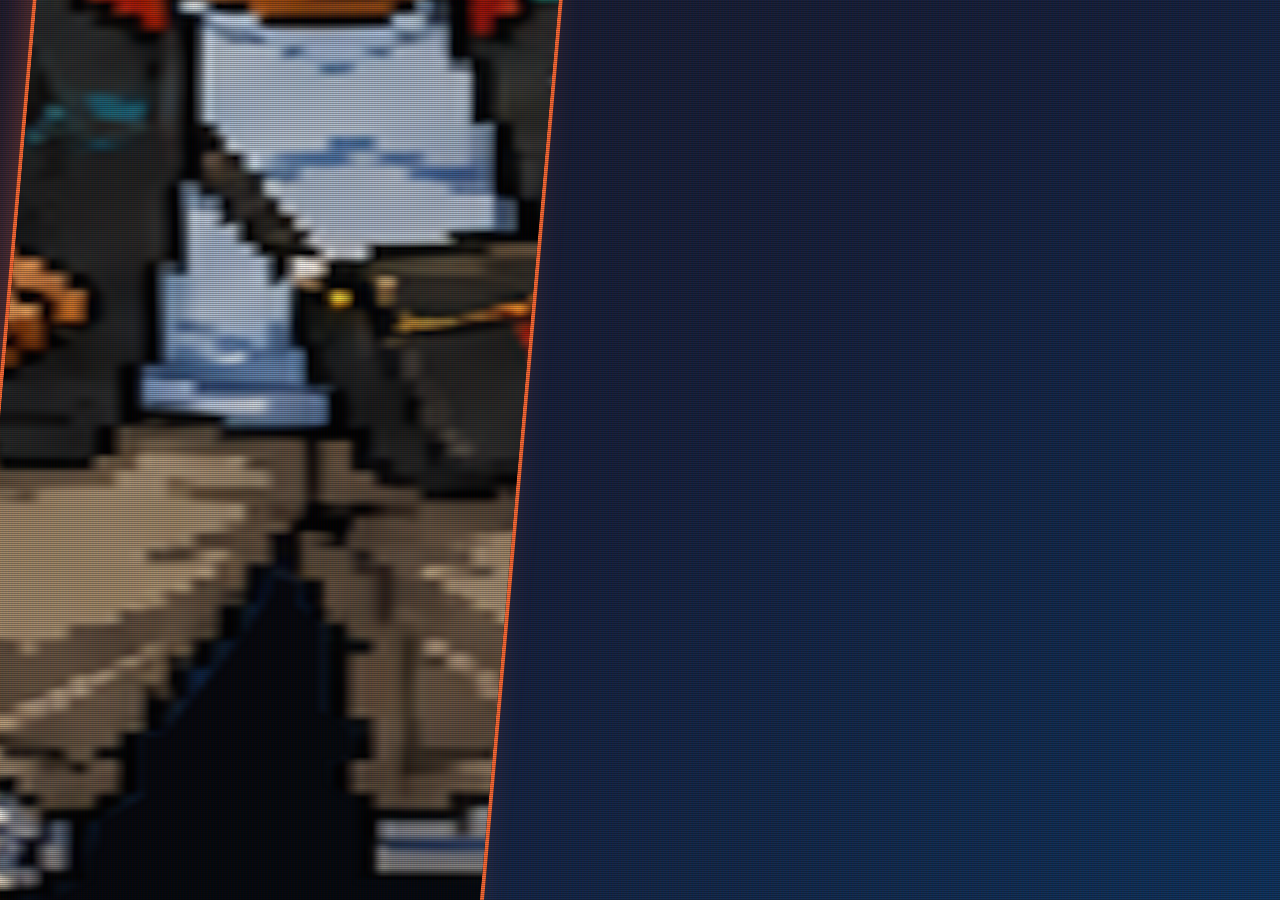
==== commit 6b359644: "..." ====
--- a/arcade.html
+++ b/arcade.html
@@ -24,20 +24,31 @@
 
       <!-- Player Character Panel (1254x1254 ratio) -->
       <div class="arcade-hero-section">
-        <div class="arcade-vs-divider">
-          <div class="vs-diamond">VS</div>
-          <div class="vs-line"></div>
-        </div>
-
-        <div class="arcade-opponent-card" id="arcade-opponent">
-          <div class="arcade-opponent-frame">
-            <div class="opponent-silhouette">?</div>
-          </div>
-          <div class="arcade-opponent-info">
-            <div class="ah-name">???</div>
-            <div class="ah-name-ar">غير معروف</div>
-            <div class="ah-origin">UNKNOWN</div>
-          </div>
+        <div class="vs-panel p1-panel">
+          <div class="char-info left">
+            <h2 class="char-name">ISSAM</h2>
+            <p class="char-origin">CASABLANCA</p>
+          </div>
+          <div class="panel-frame">
+            <img src="assets/characters/issam/idle.png" alt="P1" class="vs-portrait" id="p1-portrait">
+          </div>
+          <div class="p-tag p1-tag">P1</div>
+        </div>
+
+        <div class="vs-center">
+          <div class="vs-logo">VS</div>
+          <div class="vs-sub">READY?</div>
+        </div>
+
+        <div class="vs-panel p2-panel">
+          <div class="char-info right">
+            <h2 class="char-name">???</h2>
+            <p class="char-origin">UNKNOWN</p>
+          </div>
+          <div class="panel-frame">
+            <img src="assets/characters/unknown.png" alt="P2" class="vs-portrait" id="p2-portrait">
+          </div>
+          <div class="p-tag p2-tag">P2</div>
         </div>
       </div>
 
@@ -71,19 +82,125 @@
 
   <scrip src="js/main.js">
       <script>
-    // Wait for the DOM to load
+    // Ensure ROSTER is available (it's usually loaded via a script tag)
+    // We'll use GameConfig.CHARACTERS directly if ROSTER isn't immediately available
+    const ROSTER = typeof ROSTER !== 'undefined' ? ROSTER : Object.values(GameConfig.CHARACTERS);
+
+    let p1Idx = 0; // Player character index
+    let p2Idx = 1; // Opponent character index (can be randomized or selected later)
+
+    const p1NameEl = document.querySelector('.p1-panel .char-name');
+    const p1OriginEl = document.querySelector('.p1-panel .char-origin');
+    const p1ImgEl = document.getElementById('p1-portrait');
+
+    const p2NameEl = document.querySelector('.p2-panel .char-name');
+    const p2OriginEl = document.querySelector('.p2-panel .char-origin');
+    const p2ImgEl = document.getElementById('p2-portrait');
+
+    function updateDisplay() {
+      if (ROSTER.length === 0) return;
+
+      const p1 = ROSTER[p1Idx];
+      const p2 = ROSTER[p2Idx];
+
+      // Update P1 (Player Character)
+      p1NameEl.textContent = p1.name;
+      p1OriginEl.textContent = p1.origin;
+      p1ImgEl.src = p1.assets.idle; // Assuming 'assets.idle' holds the correct path
+
+      // Update P2 (Opponent Character)
+      // For arcade, we might want to set a default opponent or randomize it
+      // For now, let's use the second character in the roster or a default if not available
+      if (p2) {
+          p2NameEl.textContent = p2.name;
+          p2OriginEl.textContent = p2.origin;
+          p2ImgEl.src = p2.assets.idle;
+      } else {
+          p2NameEl.textContent = '???';
+          p2OriginEl.textContent = 'UNKNOWN';
+          p2ImgEl.src = 'assets/characters/unknown.png'; // Placeholder for unknown opponent
+      }
+
+      // Persistence for selected characters
+      localStorage.setItem('p1_selected_arcade', p1.id);
+      localStorage.setItem('p2_selected_arcade', p2 ? p2.id : 'unknown');
+    }
+
+    // Event listener for character selection
+    window.addEventListener('keydown', (e) => {
+      const key = e.key.toLowerCase();
+
+      // P1: Up/Down Arrows for character selection
+      if (e.key === 'ArrowUp') {
+        p1Idx = (p1Idx + 1) % ROSTER.length;
+        updateDisplay();
+      }
+      if (e.key === 'ArrowDown') {
+        p1Idx = (p1Idx - 1 + ROSTER.length) % ROSTER.length;
+        updateDisplay();
+      }
+
+      // P2: Left/Right Arrows for opponent selection (or some other keys)
+      // For now, let's keep opponent selection simple or randomized for arcade.
+      // We can implement a more complex selection later if needed.
+      // Example: 'ArrowLeft' and 'ArrowRight' to cycle opponents
+      if (ROSTER.length > 1) {
+          if (key === 'arrowleft') {
+            p2Idx = (p2Idx - 1 + ROSTER.length) % ROSTER.length;
+            if (p1Idx === p2Idx) { // Ensure player and opponent are different
+                p2Idx = (p2Idx - 1 + ROSTER.length) % ROSTER.length;
+            }
+            updateDisplay();
+          }
+          if (key === 'arrowright') {
+            p2Idx = (p2Idx + 1) % ROSTER.length;
+            if (p1Idx === p2Idx) { // Ensure player and opponent are different
+                p2Idx = (p2Idx + 1) % ROSTER.length;
+            }
+            updateDisplay();
+          }
+      }
+
+
+      // Back to Menu
+      if (key === 'x') {
+        window.location.href = 'index.html';
+      }
+
+      // Start Fight
+      if (key === 'z' || key === 'enter') {
+        startArcadeFight();
+      }
+    });
+
+    function startArcadeFight() {
+      // Store selected characters before starting the fight
+      const p1 = ROSTER[p1Idx];
+      const p2 = ROSTER.length > 1 ? ROSTER[p2Idx] : null; // Handle case with only one character
+
+      localStorage.setItem('p1_selected_arcade', p1.id);
+      localStorage.setItem('p2_selected_arcade', p2 ? p2.id : 'unknown');
+      localStorage.setItem('difficulty', document.querySelector('.diff-btn.active').dataset.diff);
+
+      window.location.href = 'fight.html';
+    }
+
+    document.getElementById('start-arcade').addEventListener('click', startArcadeFight);
+
+    // Initialize display and background
     document.addEventListener('DOMContentLoaded', () => {
-      const startBtn = document.querySelector('.start-btn');
-      
-      if (startBtn) {
-        startBtn.addEventListener('click', () => {
-          // Here we could save the selected character/stage to localStorage first
-          // But for now, let's just get the damn game running!
-          window.location.href = 'fight.html';
-        });
-      }
+        if (ROSTER.length > 0) {
+            updateDisplay();
+        } else {
+            console.error("ROSTER is empty. Cannot initialize character selection.");
+            // Optionally, display a message to the user or disable start button
+        }
+        // Assuming BackgroundAnimation is available globally or via another script
+        if (typeof BackgroundAnimation !== 'undefined') {
+            new BackgroundAnimation();
+        }
     });
-    
+
   </script>
 </body>
-</html>+</html>
--- a/css/style.css
+++ b/css/style.css
@@ -134,4 +134,67 @@
 .insert-coin {
   animation: blink 1.2s infinite;
   color: #f7b801;
+}
+/* Make the footer buttons huge and aggressive */
+.versus-footer {
+  margin-top: 40px;
+  display: flex;
+  justify-content: center;
+  width: 100%;
+  z-index: 30;
+}
+
+.start-btn {
+  font-family: 'Press Start 2P', cursive;
+  font-size: 2rem; /* Triple the size! */
+  padding: 20px 60px;
+  background: #ff6b35;
+  color: #fff;
+  border: 6px solid #fff;
+  cursor: pointer;
+  box-shadow: 8px 8px 0 #000, 0 0 30px rgba(255, 107, 53, 0.6);
+  transition: all 0.1s active;
+}
+
+.start-btn:hover {
+  background: #00d9ff;
+  border-color: #fff;
+  transform: scale(1.05);
+}
+
+.start-btn:active {
+  transform: translateY(4px);
+  box-shadow: 4px 4px 0 #000;
+}
+
+.start-sub {
+  display: block;
+  font-size: 0.8rem;
+  margin-top: 10px;
+  opacity: 0.8;
+}
+.versus-footer {
+  position: absolute;
+  bottom: 50px;
+  width: 100%;
+  display: flex;
+  justify-content: center;
+  gap: 50px;
+}
+
+.start-btn {
+  padding: 30px 80px; /* Massive buttons */
+  font-size: 2.5rem;
+  background: #ff6b35;
+  border: 8px solid #fff;
+  color: #fff;
+  font-family: 'Press Start 2P';
+  cursor: pointer;
+  text-shadow: 4px 4px 0 #000;
+  box-shadow: 10px 10px 0 #000, 0 0 40px rgba(255, 107, 53, 0.5);
+}
+
+.start-btn:hover {
+  background: #00d9ff;
+  transform: scale(1.1) rotate(-2deg);
 }
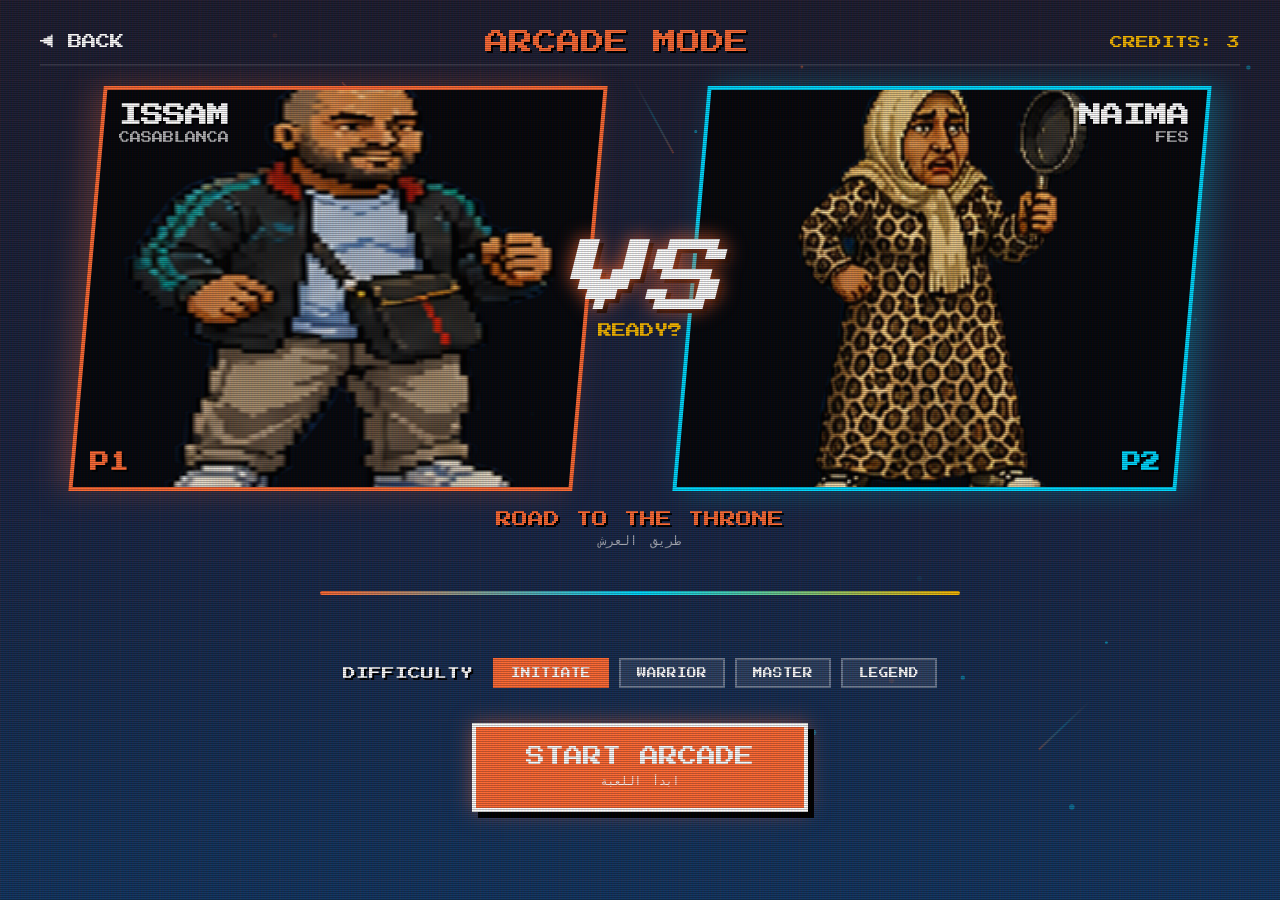
==== commit 95bc66b8: "fixed the arcade path, kinda, still should wire the pngs tho" ====
--- a/arcade.html
+++ b/arcade.html
@@ -7,7 +7,6 @@
   <link rel="preconnect" href="https://fonts.googleapis.com" />
   <link href="https://fonts.googleapis.com/css2?family=Press+Start+2P&display=swap" rel="stylesheet" />
   <link rel="stylesheet" href="css/style.css" />
-<base target="_blank">
 </head>
 <body>
 
@@ -22,7 +21,6 @@
         <div class="sub-coins">CREDITS: <span id="credits">3</span></div>
       </div>
 
-      <!-- Player Character Panel (1254x1254 ratio) -->
       <div class="arcade-hero-section">
         <div class="vs-panel p1-panel">
           <div class="char-info left">
@@ -80,14 +78,19 @@
     </div>
   </div>
 
-  <scrip src="js/main.js">
-      <script>
-    // Ensure ROSTER is available (it's usually loaded via a script tag)
-    // We'll use GameConfig.CHARACTERS directly if ROSTER isn't immediately available
-    const ROSTER = typeof ROSTER !== 'undefined' ? ROSTER : Object.values(GameConfig.CHARACTERS);
-
-    let p1Idx = 0; // Player character index
-    let p2Idx = 1; // Opponent character index (can be randomized or selected later)
+  <script src="js/config.js"></script>
+  <script src="js/utils.js"></script>
+  <script src="js/character.js"></script>
+  <script src="js/background.js"></script>
+  <script src="js/main.js"></script>
+  <script>
+    // ROSTER is already loaded from character.js — DO NOT redeclare it with const/let
+    if (typeof ROSTER === 'undefined' || ROSTER.length === 0) {
+      console.error('ROSTER not loaded. Check that character.js is loaded before this script.');
+    }
+
+    let p1Idx = 0;
+    let p2Idx = 1;
 
     const p1NameEl = document.querySelector('.p1-panel .char-name');
     const p1OriginEl = document.querySelector('.p1-panel .char-origin');
@@ -98,39 +101,36 @@
     const p2ImgEl = document.getElementById('p2-portrait');
 
     function updateDisplay() {
-      if (ROSTER.length === 0) return;
+      if (typeof ROSTER === 'undefined' || ROSTER.length === 0) return;
 
       const p1 = ROSTER[p1Idx];
       const p2 = ROSTER[p2Idx];
 
-      // Update P1 (Player Character)
       p1NameEl.textContent = p1.name;
       p1OriginEl.textContent = p1.origin;
-      p1ImgEl.src = p1.assets.idle; // Assuming 'assets.idle' holds the correct path
-
-      // Update P2 (Opponent Character)
-      // For arcade, we might want to set a default opponent or randomize it
-      // For now, let's use the second character in the roster or a default if not available
+      p1ImgEl.src = p1.sprites.idle;
+
       if (p2) {
           p2NameEl.textContent = p2.name;
           p2OriginEl.textContent = p2.origin;
-          p2ImgEl.src = p2.assets.idle;
+          p2ImgEl.src = p2.sprites.idle;
       } else {
           p2NameEl.textContent = '???';
           p2OriginEl.textContent = 'UNKNOWN';
-          p2ImgEl.src = 'assets/characters/unknown.png'; // Placeholder for unknown opponent
-      }
-
-      // Persistence for selected characters
+          p2ImgEl.src = 'assets/characters/unknown.png';
+      }
+
       localStorage.setItem('p1_selected_arcade', p1.id);
       localStorage.setItem('p2_selected_arcade', p2 ? p2.id : 'unknown');
     }
 
-    // Event listener for character selection
+    // ─── Keyboard Controls ───
     window.addEventListener('keydown', (e) => {
       const key = e.key.toLowerCase();
 
-      // P1: Up/Down Arrows for character selection
+      if (typeof ROSTER === 'undefined' || ROSTER.length === 0) return;
+
+      // P1: Up/Down Arrows
       if (e.key === 'ArrowUp') {
         p1Idx = (p1Idx + 1) % ROSTER.length;
         updateDisplay();
@@ -140,28 +140,24 @@
         updateDisplay();
       }
 
-      // P2: Left/Right Arrows for opponent selection (or some other keys)
-      // For now, let's keep opponent selection simple or randomized for arcade.
-      // We can implement a more complex selection later if needed.
-      // Example: 'ArrowLeft' and 'ArrowRight' to cycle opponents
+      // P2: Left/Right Arrows
       if (ROSTER.length > 1) {
           if (key === 'arrowleft') {
             p2Idx = (p2Idx - 1 + ROSTER.length) % ROSTER.length;
-            if (p1Idx === p2Idx) { // Ensure player and opponent are different
+            if (p1Idx === p2Idx) {
                 p2Idx = (p2Idx - 1 + ROSTER.length) % ROSTER.length;
             }
             updateDisplay();
           }
           if (key === 'arrowright') {
             p2Idx = (p2Idx + 1) % ROSTER.length;
-            if (p1Idx === p2Idx) { // Ensure player and opponent are different
+            if (p1Idx === p2Idx) {
                 p2Idx = (p2Idx + 1) % ROSTER.length;
             }
             updateDisplay();
           }
       }
 
-
       // Back to Menu
       if (key === 'x') {
         window.location.href = 'index.html';
@@ -173,34 +169,42 @@
       }
     });
 
+    // ─── Difficulty Buttons ───
+    document.querySelectorAll('.diff-btn').forEach(btn => {
+      btn.addEventListener('click', () => {
+        document.querySelectorAll('.diff-btn').forEach(b => b.classList.remove('active'));
+        btn.classList.add('active');
+      });
+    });
+
+    // ─── Start Arcade ───
     function startArcadeFight() {
-      // Store selected characters before starting the fight
+      if (typeof ROSTER === 'undefined' || ROSTER.length === 0) return;
+
       const p1 = ROSTER[p1Idx];
-      const p2 = ROSTER.length > 1 ? ROSTER[p2Idx] : null; // Handle case with only one character
+      const p2 = ROSTER.length > 1 ? ROSTER[p2Idx] : null;
+      const activeDiff = document.querySelector('.diff-btn.active');
 
       localStorage.setItem('p1_selected_arcade', p1.id);
       localStorage.setItem('p2_selected_arcade', p2 ? p2.id : 'unknown');
-      localStorage.setItem('difficulty', document.querySelector('.diff-btn.active').dataset.diff);
+      localStorage.setItem('difficulty', activeDiff ? activeDiff.dataset.diff : 'easy');
 
       window.location.href = 'fight.html';
     }
 
     document.getElementById('start-arcade').addEventListener('click', startArcadeFight);
 
-    // Initialize display and background
+    // ─── Initialize ───
     document.addEventListener('DOMContentLoaded', () => {
-        if (ROSTER.length > 0) {
+        if (typeof ROSTER !== 'undefined' && ROSTER.length > 0) {
             updateDisplay();
         } else {
             console.error("ROSTER is empty. Cannot initialize character selection.");
-            // Optionally, display a message to the user or disable start button
         }
-        // Assuming BackgroundAnimation is available globally or via another script
         if (typeof BackgroundAnimation !== 'undefined') {
             new BackgroundAnimation();
         }
     });
-
   </script>
 </body>
-</html>
+</html>
--- a/css/style.css
+++ b/css/style.css
@@ -1,6 +1,6 @@
 /* ═══════════════════════════════════════════════════════════
    SOUK BRAWL - Master Stylesheet
-═══════════════════════════════════════════════════════════ */
+   ═══════════════════════════════════════════════════════════ */
 
 * {
   margin: 0;
@@ -24,7 +24,7 @@
   display: block;
   position: absolute;
   top: 0; left: 0; bottom: 0; right: 0;
-  background: linear-gradient(rgba(18, 16, 16, 0) 50%, rgba(0, 0, 0, 0.25) 50%), 
+  background: linear-gradient(rgba(18, 16, 16, 0) 50%, rgba(0, 0, 0, 0.25) 50%),
               linear-gradient(90deg, rgba(255, 0, 0, 0.06), rgba(0, 255, 0, 0.02), rgba(0, 0, 255, 0.06));
   z-index: 999;
   background-size: 100% 2px, 3px 100%;
@@ -72,7 +72,7 @@
   text-decoration: none;
   font-size: 1.2rem;
   margin: 15px 0;
-  transition: 0.2s;
+  transition: all 0.2s ease;
 }
 
 .menu-item:hover {
@@ -81,13 +81,60 @@
   transform: scale(1.1);
 }
 
-/* ─── VERSUS MODE ─── */
-.versus-container {
+/* ─── ARCADE MODE ─── */
+.sub-wrap {
+  display: flex;
+  flex-direction: column;
+  align-items: center;
+  justify-content: flex-start;
+  width: 100%;
+  height: 100%;
+  padding: 20px 40px;
+  z-index: 10;
+}
+
+.sub-header {
+  display: flex;
+  align-items: center;
+  justify-content: space-between;
+  width: 100%;
+  max-width: 1200px;
+  margin-bottom: 20px;
+  padding: 10px 0;
+  border-bottom: 2px solid rgba(255, 255, 255, 0.1);
+}
+
+.back-btn {
+  color: #fff;
+  text-decoration: none;
+  font-size: 0.9rem;
+  transition: color 0.2s;
+}
+
+.back-btn:hover {
+  color: #00d9ff;
+}
+
+.sub-title {
+  font-size: 1.5rem;
+  color: #ff6b35;
+  text-shadow: 2px 2px 0 #000;
+}
+
+.sub-coins {
+  font-size: 0.8rem;
+  color: #f7b801;
+}
+
+/* Arcade Hero Section */
+.arcade-hero-section {
   display: flex;
   align-items: center;
   justify-content: center;
-  width: 95vw;
-  height: 60vh;
+  width: 100%;
+  max-width: 1200px;
+  height: 45vh;
+  gap: 0;
 }
 
 .vs-panel {
@@ -97,7 +144,7 @@
   overflow: hidden;
   border: 4px solid #fff;
   background: rgba(0, 0, 0, 0.8);
-  transform: skewX(-5deg); /* Aggressive arcade tilt */
+  transform: skewX(-5deg);
 }
 
 .p1-panel { border-color: #ff6b35; box-shadow: -10px 0 30px rgba(255, 107, 53, 0.3); }
@@ -108,7 +155,7 @@
   display: flex;
   align-items: center;
   justify-content: center;
-  transform: skewX(5deg); /* Un-skew the character */
+  transform: skewX(5deg);
 }
 
 .vs-portrait {
@@ -116,13 +163,629 @@
   object-fit: contain;
 }
 
+.char-info {
+  position: absolute;
+  top: 15px;
+  z-index: 5;
+  transform: skewX(5deg);
+}
+
+.char-info.left { left: 15px; }
+.char-info.right { right: 15px; text-align: right; }
+
+.char-name {
+  font-size: 1.4rem;
+  color: #fff;
+  text-shadow: 2px 2px 0 #000;
+  margin-bottom: 5px;
+}
+
+.char-origin {
+  font-size: 0.7rem;
+  color: rgba(255, 255, 255, 0.7);
+}
+
+.p-tag {
+  position: absolute;
+  bottom: 15px;
+  font-size: 1.2rem;
+  font-weight: bold;
+  color: #fff;
+  text-shadow: 2px 2px 0 #000;
+  transform: skewX(5deg);
+}
+
+.p1-tag { left: 15px; color: #ff6b35; }
+.p2-tag { right: 15px; color: #00d9ff; }
+
+.vs-center {
+  display: flex;
+  flex-direction: column;
+  align-items: center;
+  justify-content: center;
+  z-index: 20;
+  margin: 0 -30px;
+}
+
 .vs-logo {
-  font-size: 6rem;
-  z-index: 20;
+  font-size: 5rem;
   color: #fff;
   text-shadow: 0 0 20px #ff6b35, 4px 4px 0 #000;
   font-style: italic;
-  margin: 0 -50px;
+}
+
+.vs-sub {
+  font-size: 0.9rem;
+  color: #f7b801;
+  margin-top: 5px;
+  animation: blink 1.2s infinite;
+}
+
+/* Arcade Ladder */
+.arcade-ladder {
+  width: 100%;
+  max-width: 800px;
+  margin: 20px 0;
+  text-align: center;
+}
+
+.ladder-title {
+  font-size: 1rem;
+  color: #ff6b35;
+  text-shadow: 2px 2px 0 #000;
+  margin-bottom: 5px;
+}
+
+.ladder-subtitle {
+  font-size: 0.8rem;
+  color: rgba(255, 255, 255, 0.6);
+  margin-bottom: 15px;
+}
+
+.ladder-track {
+  position: relative;
+  width: 100%;
+  height: 60px;
+  display: flex;
+  align-items: center;
+  justify-content: center;
+}
+
+.ladder-spine {
+  position: absolute;
+  width: 80%;
+  height: 4px;
+  background: linear-gradient(90deg, #ff6b35, #00d9ff, #f7b801);
+  border-radius: 2px;
+}
+
+.rounds-list {
+  display: flex;
+  gap: 20px;
+  z-index: 2;
+}
+
+/* Difficulty Row */
+.diff-row {
+  display: flex;
+  align-items: center;
+  gap: 20px;
+  margin: 15px 0;
+}
+
+.diff-label {
+  font-size: 0.8rem;
+  color: #fff;
+  text-shadow: 2px 2px 0 #000;
+}
+
+.diff-options {
+  display: flex;
+  gap: 10px;
+}
+
+.diff-btn {
+  font-family: 'Press Start 2P', monospace;
+  font-size: 0.6rem;
+  padding: 8px 16px;
+  background: rgba(255, 255, 255, 0.1);
+  border: 2px solid rgba(255, 255, 255, 0.3);
+  color: #fff;
+  cursor: pointer;
+  transition: all 0.2s ease;
+}
+
+.diff-btn:hover {
+  border-color: #00d9ff;
+  color: #00d9ff;
+}
+
+.diff-btn.active {
+  background: #ff6b35;
+  border-color: #ff6b35;
+  color: #fff;
+}
+
+/* Start Button */
+.start-btn {
+  font-family: 'Press Start 2P', monospace;
+  font-size: 1.2rem;
+  padding: 20px 50px;
+  background: #ff6b35;
+  color: #fff;
+  border: 4px solid #fff;
+  cursor: pointer;
+  box-shadow: 6px 6px 0 #000, 0 0 20px rgba(255, 107, 53, 0.5);
+  transition: all 0.15s ease;
+  margin-top: 20px;
+  display: flex;
+  flex-direction: column;
+  align-items: center;
+}
+
+.start-btn:hover {
+  background: #00d9ff;
+  transform: scale(1.05);
+}
+
+.start-btn:active {
+  transform: translateY(4px);
+  box-shadow: 2px 2px 0 #000;
+}
+
+.start-sub {
+  display: block;
+  font-size: 0.7rem;
+  margin-top: 8px;
+  opacity: 0.9;
+}
+
+/* ─── FIGHT SCREEN ─── */
+.fight-screen {
+  min-height: 100vh;
+  display: flex;
+  flex-direction: column;
+  align-items: center;
+  position: relative;
+  z-index: 2;
+  width: 100%;
+}
+
+.fight-hud {
+  display: flex;
+  align-items: center;
+  justify-content: space-between;
+  width: 100%;
+  max-width: 900px;
+  padding: 12px 16px;
+  gap: 12px;
+  position: relative;
+  z-index: 10;
+}
+
+.hud-side {
+  display: flex;
+  flex-direction: column;
+  gap: 4px;
+  flex: 1;
+}
+
+.hud-side.right { align-items: flex-end; }
+
+.hud-name {
+  font-size: 10px;
+  color: #f7b801;
+  letter-spacing: 2px;
+}
+
+.hud-name-ar {
+  font-size: 7px;
+  color: #00d9ff;
+}
+
+.health-bar-wrap {
+  width: 100%;
+  height: 18px;
+  background: #1a1a2e;
+  border: 2px solid #f7b801;
+  position: relative;
+  overflow: hidden;
+  clip-path: polygon(0 0, calc(100% - 4px) 0, 100% 4px, 100% 100%, 4px 100%, 0 calc(100% - 4px));
+}
+
+.health-bar {
+  height: 100%;
+  background: #ff6b35;
+  transition: width 0.25s ease-out;
+  position: relative;
+}
+
+.health-bar::after {
+  content: '';
+  position: absolute;
+  top: 0; left: 0; right: 0;
+  height: 4px;
+  background: rgba(255,255,255,0.3);
+}
+
+.health-bar.danger {
+  background: #FF3030;
+  animation: danger-pulse 0.5s ease-in-out infinite alternate;
+}
+
+@keyframes danger-pulse {
+  from { opacity: 1; }
+  to { opacity: 0.6; }
+}
+
+.hud-side.right .health-bar-wrap { border-color: #00d9ff; }
+.hud-side.right .health-bar { background: #00d9ff; }
+.hud-side.right .health-bar.danger { background: #30FFFF; }
+
+.hud-timer {
+  display: flex;
+  flex-direction: column;
+  align-items: center;
+  gap: 4px;
+  min-width: 70px;
+}
+
+.timer-value {
+  font-size: 22px;
+  color: #f7b801;
+  letter-spacing: 2px;
+  text-shadow: 2px 2px 0 #000;
+}
+
+.timer-label {
+  font-size: 6px;
+  color: #f7b801;
+  letter-spacing: 2px;
+}
+
+.round-indicator {
+  position: absolute;
+  top: 70px;
+  left: 50%;
+  transform: translateX(-50%);
+  font-size: 10px;
+  color: #f7b801;
+  letter-spacing: 4px;
+  z-index: 10;
+  text-align: center;
+}
+
+.round-indicator .round-ar {
+  font-size: 8px;
+  color: #00d9ff;
+  margin-top: 2px;
+}
+
+/* Stage Area */
+.stage-area {
+  position: relative;
+  width: 100%;
+  max-width: 900px;
+  flex: 1;
+  min-height: 420px;
+  display: flex;
+  align-items: flex-end;
+  justify-content: center;
+  overflow: hidden;
+  border-top: 3px solid #f7b801;
+  border-bottom: 3px solid #f7b801;
+}
+
+.stage-bg-img {
+  position: absolute;
+  inset: 0;
+  width: 100%;
+  height: 100%;
+  object-fit: cover;
+  object-position: center bottom;
+  image-rendering: pixelated;
+  z-index: 0;
+}
+
+.stage-floor-overlay {
+  position: absolute;
+  bottom: 0;
+  left: 0; right: 0;
+  height: 100px;
+  background: linear-gradient(to top, rgba(8,4,4,0.9) 0%, transparent 100%);
+  z-index: 1;
+  pointer-events: none;
+}
+
+.stage-name-overlay {
+  position: absolute;
+  top: 12px;
+  left: 50%;
+  transform: translateX(-50%);
+  text-align: center;
+  z-index: 4;
+  background: rgba(8, 4, 4, 0.7);
+  padding: 6px 16px;
+  border: 1px solid #f7b801;
+}
+
+.stage-name-text {
+  font-size: 8px;
+  color: #f7b801;
+  letter-spacing: 3px;
+}
+
+.stage-name-ar {
+  font-size: 7px;
+  color: #00d9ff;
+  margin-top: 2px;
+}
+
+/* Fighter Arena */
+.fighter-arena {
+  position: relative;
+  width: 100%;
+  max-width: 800px;
+  height: 280px;
+  display: flex;
+  align-items: flex-end;
+  justify-content: space-between;
+  padding: 0 100px 25px;
+  z-index: 5;
+}
+
+/* Arena fighter container - JS positions this */
+.arena-fighter {
+  position: absolute;
+  bottom: 25px;
+  width: 220px;
+  height: 220px;
+}
+
+.arena-fighter.left { left: 10%; }
+.arena-fighter.right { right: 10%; }
+
+/* Sprite wrapper - ALL transforms come from JS */
+.fighter-sprite-arena {
+  width: 100%;
+  height: 100%;
+  image-rendering: pixelated;
+  position: relative;
+}
+
+.fighter-sprite-arena img {
+  width: 100%;
+  height: 100%;
+  object-fit: contain;
+  object-position: bottom center;
+  image-rendering: pixelated;
+  image-rendering: crisp-edges;
+}
+
+/* NO CSS transforms on .fighter-sprite-arena - all transforms are inline from JS */
+/* The attacking class is used by JS to read state, not for CSS transform */
+
+.fighter-shadow-arena {
+  position: absolute;
+  bottom: -8px;
+  left: 50%;
+  transform: translateX(-50%);
+  width: 110px;
+  height: 18px;
+  background: rgba(0,0,0,0.5);
+  border-radius: 50%;
+  filter: blur(4px);
+}
+
+.super-meter-wrap {
+  width: 100%;
+  height: 8px;
+  background: #1a1a2e;
+  border: 1px solid #f7b801;
+  margin-top: 4px;
+  position: relative;
+  overflow: hidden;
+}
+
+.super-meter {
+  height: 100%;
+  background: #f7b801;
+  width: 0%;
+  transition: width 0.2s;
+  box-shadow: 0 0 6px #f7b801;
+}
+
+.super-label {
+  font-size: 6px;
+  color: #f7b801;
+  letter-spacing: 1px;
+  margin-top: 2px;
+}
+
+.combo-display {
+  position: absolute;
+  top: 100px;
+  font-size: 14px;
+  color: #f7b801;
+  letter-spacing: 2px;
+  z-index: 10;
+  opacity: 0;
+  transition: opacity 0.3s;
+  text-align: center;
+}
+
+.combo-display.active { opacity: 1; }
+.combo-display.left { left: 20px; }
+.combo-display.right { right: 20px; }
+
+.combo-count {
+  font-size: 28px;
+  color: #ff6b35;
+  text-shadow: 2px 2px 0 #000;
+  line-height: 1;
+}
+
+.combo-hits {
+  font-size: 10px;
+  color: #f7b801;
+}
+
+/* Messages */
+.fight-message {
+  position: absolute;
+  top: 45%;
+  left: 50%;
+  transform: translate(-50%, -50%);
+  font-size: 52px;
+  color: #ff6b35;
+  text-shadow:
+    4px 4px 0 #000,
+    8px 8px 0 #1A0000;
+  letter-spacing: 6px;
+  z-index: 20;
+  animation: fight-zoom 0.8s ease-out forwards;
+  pointer-events: none;
+  white-space: nowrap;
+}
+
+@keyframes fight-zoom {
+  from { transform: translate(-50%, -50%) scale(3); opacity: 0; }
+  to { transform: translate(-50%, -50%) scale(1); opacity: 1; }
+}
+
+.fight-message.fade {
+  animation: fight-fade 0.5s ease-in forwards;
+}
+
+@keyframes fight-fade {
+  to { opacity: 0; transform: translate(-50%, -50%) scale(1.2); }
+}
+
+.ko-message {
+  position: absolute;
+  top: 45%;
+  left: 50%;
+  transform: translate(-50%, -50%);
+  font-size: 72px;
+  color: #ff6b35;
+  text-shadow:
+    4px 4px 0 #000,
+    8px 8px 0 #1A0000;
+  letter-spacing: 8px;
+  z-index: 20;
+  animation: ko-bounce 1s ease-out forwards;
+}
+
+@keyframes ko-bounce {
+  0% { transform: translate(-50%, -50%) scale(0); }
+  50% { transform: translate(-50%, -50%) scale(1.2); }
+  100% { transform: translate(-50%, -50%) scale(1); }
+}
+
+.perfect-message {
+  position: absolute;
+  top: 35%;
+  left: 50%;
+  transform: translate(-50%, -50%);
+  font-size: 32px;
+  color: #f7b801;
+  text-shadow: 3px 3px 0 #000;
+  letter-spacing: 4px;
+  z-index: 20;
+  animation: perfect-pop 1s ease-out forwards;
+}
+
+@keyframes perfect-pop {
+  0% { transform: translate(-50%, -50%) scale(0) rotate(-10deg); opacity: 0; }
+  60% { transform: translate(-50%, -50%) scale(1.1) rotate(2deg); opacity: 1; }
+  100% { transform: translate(-50%, -50%) scale(1) rotate(0deg); }
+}
+
+/* Pause Overlay */
+.pause-overlay {
+  position: fixed;
+  inset: 0;
+  background: rgba(8, 4, 4, 0.9);
+  display: none;
+  flex-direction: column;
+  align-items: center;
+  justify-content: center;
+  gap: 16px;
+  z-index: 100;
+}
+
+.pause-overlay.active { display: flex; }
+
+.pause-title {
+  font-size: 24px;
+  color: #f7b801;
+  letter-spacing: 4px;
+  margin-bottom: 20px;
+  text-shadow: 3px 3px 0 #000;
+}
+
+.pause-btn {
+  background: #1a1a2e;
+  border: 2px solid #f7b801;
+  color: #fff;
+  font-family: 'Press Start 2P', monospace;
+  font-size: 10px;
+  cursor: pointer;
+  padding: 12px 32px;
+  min-width: 220px;
+  text-align: center;
+  text-decoration: none;
+  transition: all 0.1s;
+  clip-path: polygon(0 0, calc(100% - 8px) 0, 100% 8px, 100% 100%, 8px 100%, 0 calc(100% - 8px));
+}
+
+.pause-btn:hover {
+  border-color: #f7b801;
+  color: #f7b801;
+  background: #16213e;
+}
+
+/* Controls */
+.fight-controls {
+  display: flex;
+  justify-content: center;
+  gap: 20px;
+  padding: 10px;
+  font-size: 7px;
+  color: #f7b801;
+  letter-spacing: 1px;
+  flex-wrap: wrap;
+}
+
+.ctrl-hint {
+  display: flex;
+  align-items: center;
+  gap: 6px;
+}
+
+/* Win Dots */
+.win-dots {
+  display: flex;
+  gap: 4px;
+  margin-top: 4px;
+}
+
+.win-dot {
+  width: 8px; height: 8px;
+  border: 1px solid #f7b801;
+  background: transparent;
+}
+
+.win-dot.active {
+  background: #f7b801;
+  border-color: #f7b801;
+  box-shadow: 0 0 4px #f7b801;
+}
+
+.hud-side.right .win-dot.active {
+  background: #00d9ff;
+  border-color: #00d9ff;
+  box-shadow: 0 0 4px #00d9ff;
 }
 
 /* ─── ANIMATIONS ─── */
@@ -135,66 +798,18 @@
   animation: blink 1.2s infinite;
   color: #f7b801;
 }
-/* Make the footer buttons huge and aggressive */
-.versus-footer {
-  margin-top: 40px;
-  display: flex;
-  justify-content: center;
-  width: 100%;
-  z-index: 30;
-}
-
-.start-btn {
-  font-family: 'Press Start 2P', cursive;
-  font-size: 2rem; /* Triple the size! */
-  padding: 20px 60px;
-  background: #ff6b35;
-  color: #fff;
-  border: 6px solid #fff;
-  cursor: pointer;
-  box-shadow: 8px 8px 0 #000, 0 0 30px rgba(255, 107, 53, 0.6);
-  transition: all 0.1s active;
-}
-
-.start-btn:hover {
-  background: #00d9ff;
-  border-color: #fff;
-  transform: scale(1.05);
-}
-
-.start-btn:active {
-  transform: translateY(4px);
-  box-shadow: 4px 4px 0 #000;
-}
-
-.start-sub {
-  display: block;
-  font-size: 0.8rem;
-  margin-top: 10px;
-  opacity: 0.8;
-}
-.versus-footer {
-  position: absolute;
-  bottom: 50px;
-  width: 100%;
-  display: flex;
-  justify-content: center;
-  gap: 50px;
-}
-
-.start-btn {
-  padding: 30px 80px; /* Massive buttons */
-  font-size: 2.5rem;
-  background: #ff6b35;
-  border: 8px solid #fff;
-  color: #fff;
-  font-family: 'Press Start 2P';
-  cursor: pointer;
-  text-shadow: 4px 4px 0 #000;
-  box-shadow: 10px 10px 0 #000, 0 0 40px rgba(255, 107, 53, 0.5);
-}
-
-.start-btn:hover {
-  background: #00d9ff;
-  transform: scale(1.1) rotate(-2deg);
-}+
+/* Blocking pose */
+.fighter-sprite-arena.blocking {
+  filter: brightness(0.85);
+}
+
+/* Hit reaction */
+.fighter-sprite-arena.hit {
+  animation: hit-flash 0.2s ease-out;
+}
+
+@keyframes hit-flash {
+  0% { filter: brightness(1.5) hue-rotate(10deg); }
+  100% { filter: brightness(1); }
+}
